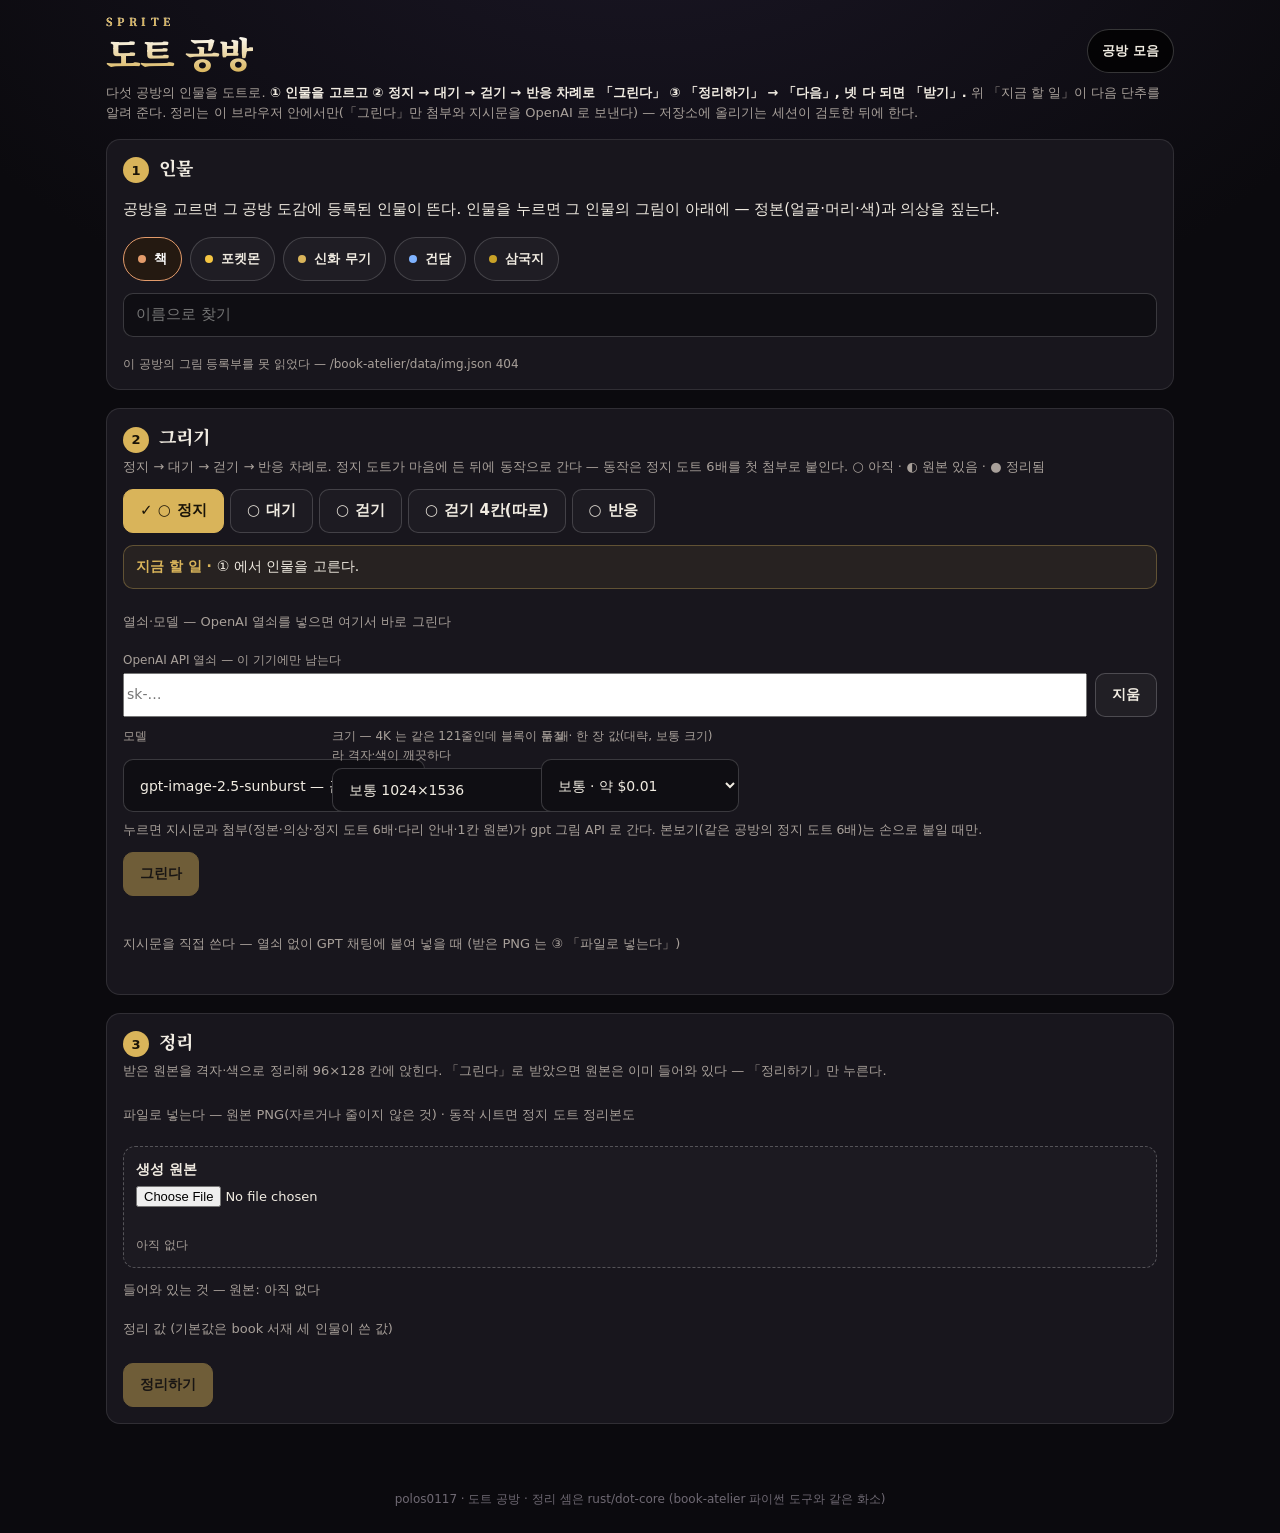
==== dot.html @ 6ad724fb "도트 재생기 v3(dot — 4K 인물을 같은 화면 크기로) · 기록 _4k 판 · 앨리스 4K 한 벌 결과(DOT_4K_PLAN 9절) sprite-actor.js: 인물 칸의 " ====
<!doctype html>
<html lang="ko">
<head>
<meta charset="utf-8">
<meta name="viewport" content="width=device-width, initial-scale=1, viewport-fit=cover">
<title>도트 공방</title>
<meta name="description" content="다섯 공방의 인물을 도트로 — 인물을 고르고, GPT 에 줄 지시문을 받고, 받은 그림을 이 브라우저에서 정리한다.">
<meta name="theme-color" content="#0f0e12">
<link rel="icon" href="icon-192.png">
<link rel="manifest" href="app.webmanifest">
<link rel="apple-touch-icon" href="icon-180.png">
<meta name="apple-mobile-web-app-capable" content="yes">
<meta name="mobile-web-app-capable" content="yes">
<meta name="apple-mobile-web-app-status-bar-style" content="black-translucent">
<link rel="preconnect" href="https://fonts.googleapis.com">
<link rel="preconnect" href="https://fonts.gstatic.com" crossorigin>
<link rel="stylesheet" href="https://fonts.googleapis.com/css2?family=Noto+Serif+KR:wght@500;700;900&display=swap">
<link rel="stylesheet" href="sprite-actor.css?v=2">
<!--
  도트 공방 — 다섯 공방(책·포켓몬·신화 무기·건담·삼국지)이 같이 쓰는 도트 인물 만들기. README 「도트 공방」.
  ① 인물: 공방을 고르면 그 공방의 그림 등록부(/<공방>/data/img.json — 같은 출처라 그대로 읽는다)에서 인물 목록, 고르면 그 인물의 그림들.
     정본·의상 그림을 짚고, 영문 이름·폼·생김새 한 줄을 적는다.
  ② 지시문: 상태(정지·대기·걷기·반응)마다 GPT 이미지 생성에 그대로 줄 요청문과 첨부 차례. 정지 도트 6배·다리 자세 안내 그림을 여기서 받는다.
     「그린다」: OpenAI API 열쇠(이 기기의 localStorage 에만)를 넣으면 지시문과 첨부를 gpt 그림 API(dot.js 의 generate — 모델은 gpt-image-2.5 sunburst/flare)에 보내 원본을 받아 ③ 에 바로 넣는다 —
     이때만 첨부와 지시문이 OpenAI 로 간다. 마음에 안 들면 「다시」(원본 번호 gen1·gen2… 가 올라간다).
  ③ 정리: 받은 원본 PNG 를 dot/dot.wasm(rust/dot-core — book-atelier 파이썬 도구와 같은 셈, 화소 하나 다르지 않다)으로 정리해
     미리 보고 재생하고, 정리본 PNG · 기록 JSON · sprites.json 칸을 받는다. 정리는 이 브라우저 안에서만 — 올리기는 세션이 한다.
     무대: 이번에 정리한(또는 넣은) 상태들을 모아 공용 재생기(sprite-actor.js — 다섯 공방이 같은 파일)로 공방에서처럼 세운다. 인물 칸 전체도 받는다.
  고른 값은 이 기기에만 남는다(atelier_dot_v1). 주소 ?a=book&c=alice&s=walk 로 바로 연다.
-->
<style>
:root {
  --bg: #0b0a0e; --card: #18161d; --card2: #201d26; --line: #ffffff1a; --text: #f1ece2; --muted: #a8a09a; --gold: #d9b45a; --bad: #ff8f80; --good: #9fd6a4;
  --serif: 'Noto Serif KR', 'Apple Myungjo', 'Nanum Myeongjo', Georgia, serif;
  --sans: system-ui, -apple-system, 'Apple SD Gothic Neo', 'Malgun Gothic', sans-serif;
  --mono: ui-monospace, Menlo, Consolas, monospace;
}
* { box-sizing: border-box; }
html, body { margin: 0; }
body { background: var(--bg); color: var(--text); font: 15px/1.55 var(--sans); overflow-x: hidden; min-height: 100vh; min-height: 100dvh;
  background-image: radial-gradient(90% 50% at 50% -10%, #1b1726 0%, transparent 70%); background-repeat: no-repeat; }
a { color: var(--gold); }
button, input, select, textarea { font: inherit; color: inherit; }
[hidden] { display: none !important; }
:focus-visible { outline: 2px solid var(--gold); outline-offset: 2px; }
.head { display: flex; align-items: flex-end; justify-content: space-between; gap: 12px; padding: calc(16px + env(safe-area-inset-top)) 16px 8px; max-width: 1100px; margin: 0 auto; }
.head h1 { margin: 0; font: 900 clamp(24px, 3.6vw, 36px)/1.1 var(--serif); letter-spacing: -.02em;
  background: linear-gradient(180deg, #fff 30%, var(--gold) 100%); -webkit-background-clip: text; background-clip: text; color: transparent; }
.head h1 small { display: block; margin-bottom: 6px; -webkit-text-fill-color: var(--gold); color: var(--gold); font: 700 11px/1 var(--serif); letter-spacing: .4em; }
.home { display: inline-flex; align-items: center; min-height: 44px; padding: 0 14px; border: 1px solid #ffffff33; border-radius: 99px; background: #000b;
  color: var(--text); text-decoration: none; font: 600 13px/1 var(--sans); white-space: nowrap; }
.home:hover, .home:focus-visible { border-color: var(--gold); color: var(--gold); }
.wrap { max-width: 1100px; margin: 0 auto; padding: 0 16px calc(40px + env(safe-area-inset-bottom)); }
.lede { margin: 2px 0 16px; color: var(--muted); font-size: 13px; word-break: keep-all; }
.lede b { color: var(--text); }

.step { margin: 0 0 18px; padding: 16px; border: 1px solid var(--line); border-radius: 14px; background: var(--card); }
.step > h2 { display: flex; align-items: baseline; gap: 10px; margin: 0 0 4px; font: 800 18px/1.3 var(--serif); }
.step > h2 b { display: inline-grid; place-items: center; width: 26px; height: 26px; border-radius: 50%; background: var(--gold); color: #1a1408; font: 800 13px/1 var(--sans); }
.step > p.note { margin: 0 0 12px; color: var(--muted); font-size: 13px; word-break: keep-all; }

/* 공방 칩 — 지도의 그 색 */
.chips { display: flex; flex-wrap: wrap; gap: 8px; margin: 0 0 12px; }
.chip { --c: var(--gold); display: inline-flex; align-items: center; gap: 8px; min-height: 44px; padding: 0 14px; border: 1px solid #ffffff2b; border-radius: 99px;
  background: #ffffff08; cursor: pointer; font: 600 13px/1 var(--sans); white-space: nowrap; }
.chip::before { content: ''; width: 8px; height: 8px; border-radius: 50%; background: var(--c); }
.chip[aria-pressed="true"] { border-color: var(--c); background: color-mix(in srgb, var(--c) 16%, #000); color: #fff; }
@media (max-width: 600px) {
  .chips.scroll { flex-wrap: nowrap; overflow-x: auto; margin: 0 -16px 12px; padding: 2px 16px; scrollbar-width: none; }
  .chips.scroll::-webkit-scrollbar { display: none; }
}

.find { display: flex; gap: 8px; margin: 0 0 10px; }
.find input { flex: 1 1 auto; min-width: 0; }
input[type="text"], input[type="search"], input[type="number"], select, textarea {
  min-height: 44px; padding: 8px 12px; border: 1px solid #ffffff2e; border-radius: 10px; background: #0f0e13; }
textarea { width: 100%; resize: vertical; line-height: 1.45; }
.people { list-style: none; margin: 0; padding: 0; display: grid; gap: 8px; grid-template-columns: repeat(auto-fill, minmax(96px, 1fr)); max-height: 330px; overflow-y: auto; overscroll-behavior: contain; }
.people button { display: grid; gap: 4px; width: 100%; padding: 4px; border: 1px solid transparent; border-radius: 10px; background: #ffffff06; cursor: pointer; text-align: center; }
.people button[aria-pressed="true"] { border-color: var(--gold); background: #d9b45a1f; }
.people img, .people .ph { width: 100%; aspect-ratio: 2 / 3; object-fit: cover; border-radius: 7px; background: #0003; display: block; }
.people span { font-size: 12px; line-height: 1.25; word-break: keep-all; overflow: hidden; display: -webkit-box; -webkit-line-clamp: 2; -webkit-box-orient: vertical; min-height: 2.5em; }
.more { margin: 8px 0 0; color: var(--muted); font-size: 12px; }

.who { display: grid; gap: 14px; margin-top: 14px; padding-top: 14px; border-top: 1px solid var(--line); }
.refs { list-style: none; margin: 0; padding: 0; display: flex; gap: 10px; overflow-x: auto; padding-bottom: 4px; }
.refs li { flex: none; width: 112px; display: grid; gap: 4px; }
.refs img { width: 112px; aspect-ratio: 2 / 3; object-fit: cover; border-radius: 8px; border: 2px solid transparent; background: #0003; }
.refs li.canon img { border-color: var(--gold); }
.refs li.outfit img { border-color: #8fb7ff; }
.refs small { color: var(--muted); font-size: 11px; line-height: 1.25; word-break: break-all; }
.refs .pick { display: flex; gap: 4px; }
.refs .pick button { flex: 1; min-height: 36px; padding: 0 4px; border: 1px solid #ffffff2e; border-radius: 8px; background: #ffffff08; cursor: pointer; font-size: 12px; }
.refs .pick button[aria-pressed="true"] { border-color: var(--gold); color: var(--gold); }
.refs .pick button.o[aria-pressed="true"] { border-color: #8fb7ff; color: #8fb7ff; }
.fields { display: grid; gap: 10px; grid-template-columns: repeat(auto-fit, minmax(180px, 1fr)); }
.fields label, .opt label { display: grid; gap: 4px; font-size: 12px; color: var(--muted); }
.fields label > *, .opt label > * { color: var(--text); font-size: 14px; }
.wide { grid-column: 1 / -1; }
.checks { display: flex; flex-wrap: wrap; gap: 6px 18px; }
.check { display: inline-flex; align-items: center; gap: 8px; min-height: 44px; font-size: 14px; cursor: pointer; }
.check input { width: 20px; height: 20px; accent-color: var(--gold); }

.tabs { display: flex; gap: 6px; margin: 0 0 12px; flex-wrap: wrap; }
.tab { min-height: 44px; padding: 0 16px; border: 1px solid #ffffff2b; border-radius: 10px; background: #ffffff06; cursor: pointer; font-weight: 700; }
.tab[aria-selected="true"], .seg[aria-pressed="true"] { border-color: var(--gold); background: var(--gold); color: #1a1408; }
.tab[aria-selected="true"]::before, .seg[aria-pressed="true"]::before { content: "✓ "; }
.framebar { display: flex; flex-wrap: wrap; align-items: center; gap: 8px; margin-bottom: 6px; }
.framebar > b { font-size: 13px; color: var(--muted, #b9b3a6); font-weight: 600; }
.framenote { margin: 0 0 10px; font-size: 13.5px; color: var(--gold); }
.attach { margin: 0 0 12px; padding-left: 22px; }
.attach li { margin: 4px 0; word-break: keep-all; }
.attach li small { color: var(--muted); }
.row { display: flex; flex-wrap: wrap; gap: 8px; align-items: center; }
.btn { display: inline-flex; align-items: center; justify-content: center; gap: 6px; min-height: 44px; padding: 0 16px; border: 1px solid #ffffff33; border-radius: 10px;
  background: #ffffff0a; cursor: pointer; font-weight: 700; text-decoration: none; color: var(--text); font-size: 14px; }
.btn:hover { border-color: var(--gold); }
.btn.main { background: var(--gold); border-color: var(--gold); color: #1a1408; }
.btn:disabled { opacity: .45; cursor: default; }
#req { min-height: 260px; font: 12.5px/1.5 var(--mono); }
.status { min-height: 1.4em; margin: 8px 0 0; font-size: 13px; color: var(--muted); }
.status.bad { color: var(--bad); }
.status.good { color: var(--good); }

.files { display: grid; gap: 10px; grid-template-columns: repeat(auto-fit, minmax(240px, 1fr)); margin: 0 0 10px; }
.drop { display: grid; gap: 6px; padding: 12px; border: 1px dashed #ffffff40; border-radius: 12px; background: #ffffff05; }
.drop.over { border-color: var(--gold); background: #d9b45a14; }
.drop b { font-size: 14px; }
.drop small { color: var(--muted); font-size: 12px; word-break: break-all; }
.drop input[type="file"] { min-height: 44px; font-size: 13px; max-width: 100%; }
details.opt { margin: 0 0 12px; }
details.opt summary { min-height: 44px; display: flex; align-items: center; cursor: pointer; color: var(--muted); font-size: 13px; }
details.opt .fields { margin-top: 6px; }

.result { display: grid; gap: 14px; margin-top: 14px; padding-top: 14px; border-top: 1px solid var(--line); }
.stage { display: grid; gap: 12px; grid-template-columns: minmax(0, auto) minmax(0, 1fr); align-items: start; }
@media (max-width: 640px) { .stage { grid-template-columns: minmax(0, 1fr); } }
.box { padding: 10px; border-radius: 12px; background: #0d0c11; border: 1px solid var(--line); overflow-x: auto; }
.box h3 { margin: 0 0 8px; font: 700 13px/1.3 var(--sans); color: var(--muted); }
.checker { background-color: #2a2730; background-image: linear-gradient(45deg, #36323d 25%, transparent 25%, transparent 75%, #36323d 75%), linear-gradient(45deg, #36323d 25%, transparent 25%, transparent 75%, #36323d 75%);
  background-size: 16px 16px; background-position: 0 0, 8px 8px; border-radius: 8px; }
canvas { image-rendering: pixelated; image-rendering: crisp-edges; display: block; }
.floor { background: linear-gradient(180deg, #2b2620 0 78%, #4a3a2a 78% 100%); border-radius: 8px; }
.facts { margin: 0; display: grid; grid-template-columns: max-content minmax(0, 1fr); gap: 4px 12px; font-size: 13px; }
.facts dt { color: var(--muted); }
.facts dd { margin: 0; font-family: var(--mono); font-size: 12.5px; word-break: break-all; }
.zoom { display: flex; gap: 6px; }
.zoom button { min-height: 36px; min-width: 44px; border: 1px solid #ffffff2e; border-radius: 8px; background: #ffffff08; cursor: pointer; }
.zoom button[aria-pressed="true"] { border-color: var(--gold); color: var(--gold); }
/* 무대 — 공용 재생기가 인물을 세운다. 바닥은 아래 30px */
.sprite-room { position: relative; height: 300px; border-radius: 8px; overflow: hidden; background: linear-gradient(180deg, #1d1a24 0, #26212c calc(100% - 30px), #4a3a2a calc(100% - 30px), #3a2d20 100%); }
.note2 { margin: 8px 0; color: var(--muted); font-size: 12.5px; word-break: keep-all; }
/* 고른 인물 한 줄 — 목록은 접힌다 */
.picked { display: flex; align-items: center; gap: 12px; margin: 0 0 4px; }
.picked img { width: 48px; height: 72px; object-fit: cover; border-radius: 8px; background: #0003; }
.picked > div { flex: 1 1 auto; min-width: 0; display: grid; gap: 2px; }
.picked b { font: 800 16px/1.3 var(--serif); }
.picked small { color: var(--muted); font-size: 12px; word-break: keep-all; }
/* 진행 띠 — 상태 탭에 표시(○ ◐ ●) */
.tab .mark { font-style: normal; margin-right: 6px; opacity: .9; }
.tab[data-done="done"] { border-color: var(--good); }
.tab[data-done="raw"] { border-color: var(--gold); }
.todo { margin: 0 0 12px; padding: 10px 12px; border-radius: 10px; background: #d9b45a14; border: 1px solid #d9b45a55; color: var(--text); font-size: 14px; word-break: keep-all; }
.todo b { color: var(--gold); }
.todo button { margin-left: 8px; min-height: 32px; padding: 0 10px; border: 1px solid var(--gold); border-radius: 8px; background: transparent; color: var(--gold); cursor: pointer; font-size: 13px; font-weight: 700; }
/* 칸 고르기 — 칸마다 작은 그림 단추 */
.fpick h3 { margin: 0 0 8px; font: 700 13px/1.4 var(--sans); color: var(--muted); word-break: keep-all; }
.fcells { display: flex; flex-wrap: wrap; gap: 6px; margin: 0 0 8px; }
.fcells button { display: grid; gap: 2px; padding: 4px; border: 2px solid #ffffff2e; border-radius: 8px; background: #0d0c11; cursor: pointer; font-size: 11px; color: var(--muted); }
.fcells button[aria-pressed="true"] { border-color: var(--gold); color: var(--text); }
.fcells button[aria-pressed="false"] canvas { opacity: .35; }
.fcells canvas { width: 48px; height: 64px; }
/* 손보기 — 팔레트와 편집 칸 */
.swatch { display: inline-flex; align-items: center; gap: 6px; min-height: 36px; padding: 0 10px; border: 2px solid #ffffff2e; border-radius: 8px; cursor: pointer; font-size: 12.5px; }
.swatch[aria-pressed="true"] { border-color: var(--gold); }
.swatch i { width: 16px; height: 16px; border-radius: 4px; border: 1px solid #0008; background: var(--c, transparent); }
.pal { display: flex; flex-wrap: wrap; gap: 4px; }
.pal button { width: 28px; height: 28px; border: 2px solid #ffffff2e; border-radius: 6px; cursor: pointer; background: var(--c); padding: 0; }
.pal button.t { background: repeating-linear-gradient(45deg, #666 0 4px, #333 4px 8px); }
.pal button[aria-pressed="true"] { border-color: var(--gold); }
#edit { touch-action: none; cursor: crosshair; }
/* 받기 목록 */
.done { list-style: none; margin: 0; padding: 0; display: grid; gap: 6px; }
.done li { display: flex; flex-wrap: wrap; align-items: center; gap: 8px; font-size: 13px; }
.done li b { min-width: 3em; }
.done li code { font-family: var(--mono); font-size: 12px; color: var(--muted); }
.done li button { min-height: 36px; padding: 0 10px; border: 1px solid #ffffff2e; border-radius: 8px; background: #ffffff08; cursor: pointer; font-size: 12.5px; }
/* 그린다 — 열쇠·품질, 받은 그림 미리보기 */
.gen { margin-top: 4px; }
.gen .fields { margin: 0 0 8px; }
.keyrow { display: flex; gap: 8px; } .keyrow input { flex: 1 1 auto; min-width: 0; }
.gen-out { display: grid; gap: 10px; grid-template-columns: minmax(0, auto) minmax(0, 1fr); align-items: start; margin-top: 10px; }
@media (max-width: 640px) { .gen-out { grid-template-columns: minmax(0, 1fr); } }
.gen-out img { display: block; width: 192px; max-width: 100%; height: auto; border-radius: 8px; }
.gen-out .facts { align-content: start; }
footer { text-align: center; color: #6f6973; font-size: 12px; padding: 8px 16px calc(24px + env(safe-area-inset-bottom)); }
@media (max-width: 480px) { .step { padding: 14px 12px; } }
</style>
</head>
<body>
<header class="head">
  <h1><small>SPRITE</small>도트 공방</h1>
  <a class="home" href="./">공방 모음</a>
</header>
<main class="wrap">
  <p class="lede">다섯 공방의 인물을 도트로. <b>① 인물을 고르고 ② 정지 → 대기 → 걷기 → 반응 차례로 「그린다」 ③ 「정리하기」 → 「다음」, 넷 다 되면 「받기」.</b>
    위 「지금 할 일」이 다음 단추를 알려 준다. 정리는 이 브라우저 안에서만(「그린다」만 첨부와 지시문을 OpenAI 로 보낸다) — 저장소에 올리기는 세션이 검토한 뒤에 한다.</p>

  <section class="step" id="s1" aria-labelledby="s1h">
    <h2 id="s1h"><b>1</b>인물</h2>
    <div class="picked" id="picked" hidden>
      <img id="pickedImg" alt=""><div><b id="pickedName"></b><small id="pickedSub"></small></div>
      <button class="btn" type="button" id="change">바꾸기</button>
    </div>
    <div id="chooser">
    <p class="note">공방을 고르면 그 공방 도감에 등록된 인물이 뜬다. 인물을 누르면 그 인물의 그림이 아래에 — 정본(얼굴·머리·색)과 의상을 짚는다.</p>
    <div class="chips scroll" id="ateliers" role="group" aria-label="공방"></div>
    <div class="find"><input type="search" id="q" placeholder="이름으로 찾기" aria-label="인물 이름으로 찾기" autocomplete="off"></div>
    <ul class="people" id="people" aria-label="인물"></ul>
    <p class="more" id="more"></p>
    </div>
    <div class="who" id="who" hidden>
      <ul class="refs" id="refs" aria-label="그 인물의 그림"></ul>
      <div class="fields">
        <label>영문 이름 (파일 이름)<input type="text" id="id" placeholder="alice" autocomplete="off" spellcheck="false"></label>
        <label>폼<input type="text" id="form" placeholder="begin" autocomplete="off" spellcheck="false"></label>
        <label>그릴 대상<select id="subject">
          <option value="woman">젊은 여성</option><option value="man">젊은 남성</option><option value="person">인물(성별 말 안 함)</option>
          <option value="mech">로봇·기체</option><option value="creature">생물</option></select></label>
        <label class="wide">생김새 한 줄 (영어 — 정본을 보고, 작게 줄여도 알아볼 특징만. 좌우가 다른 장식은 image-left / image-right 로)
          <textarea id="identity" rows="3" placeholder="Short dark-brown bob with the bow on the image-left side of the head, cream dress with navy trim and white apron, navy shoes."></textarea></label>
      </div>
      <div class="checks">
        <label class="check"><input type="checkbox" id="sample"> 본보기: 같은 공방의 다른 인물 도트를 붙인다(정지 — 손으로 붙일 때만)</label>
        <label class="check"><input type="checkbox" id="sampleSelf"> 본보기: 이 인물의 확정 도트를 붙인다(정지 — ③ 의 정지 도트 6배)</label>
        <label class="check"><input type="checkbox" id="skirt"> 긴 치마·도포가 다리를 가린다(걷기)</label>
      </div>
    </div>
  </section>

  <section class="step" id="s2" aria-labelledby="s2h">
    <h2 id="s2h"><b>2</b>그리기</h2>
    <p class="note">정지 → 대기 → 걷기 → 반응 차례로. 정지 도트가 마음에 든 뒤에 동작으로 간다 — 동작은 정지 도트 6배를 첫 첨부로 붙인다. ○ 아직 · ◐ 원본 있음 · ● 정리됨</p>
    <div class="tabs" role="tablist" aria-label="상태" id="tabs"></div>
    <p class="todo" id="todo" role="status"></p>
    <div class="framebar" id="frames" role="group" aria-label="걷기 4칸 — 몇째 칸 지시문" hidden></div>
    <p class="framenote" id="frameNote" role="status" hidden></p>
    <div class="gen" id="gen">
      <details class="opt" id="setup"><summary id="setupSum">열쇠·모델</summary>
        <div class="fields" style="margin-top:6px">
          <label class="wide">OpenAI API 열쇠 — 이 기기에만 남는다<span class="keyrow"><input type="password" id="key" placeholder="sk-…" autocomplete="off" spellcheck="false"><button class="btn" type="button" id="keyClear">지움</button></span></label>
          <label>모델<select id="model">
            <option value="gpt-image-2.5-sunburst" selected>gpt-image-2.5-sunburst — 꼼꼼(기본)</option><option value="gpt-image-2.5-flare">gpt-image-2.5-flare — 빠름</option></select></label>
          <label>크기 — 4K 는 같은 121줄인데 블록이 두 배라 격자·색이 깨끗하다<select id="size">
            <option value="1024x1536" selected>보통 1024×1536</option><option value="2160x3840">4K 2160×3840 — 값 네 배쯤</option></select></label>
          <label>품질 · 한 장 값(대략, 보통 크기)<select id="quality">
            <option value="low">낮음 · 약 $0.005</option><option value="medium" selected>보통 · 약 $0.01</option><option value="high">높음 · 약 $0.04</option><option value="xhigh">아주 높음 · 약 $0.08</option></select></label>
        </div>
        <p class="note2">누르면 지시문과 첨부(정본·의상·정지 도트 6배·다리 안내·1칸 원본)가 gpt 그림 API 로 간다. 본보기(같은 공방의 정지 도트 6배)는 손으로 붙일 때만.</p>
      </details>
      <div class="row"><button class="btn main" type="button" id="draw" disabled>그린다</button><button class="btn" type="button" id="drawAll" hidden title="정지 도트를 첨부해 대기·걷기·반응 시트를 차례로 그리고 기본값으로 정리까지 한다">대기·걷기·반응 한꺼번에</button><button class="btn" type="button" id="dlGen" hidden>원본 PNG 받기</button>
        <a class="btn" id="guide" href="dot/walk_leg_guide.png" download="walk_leg_guide.png" hidden>다리 자세 안내 받기</a>
        <button class="btn" type="button" id="x6" hidden>정지 도트 6배 받기</button></div>
      <p class="status" id="genStatus" role="status"></p>
      <div class="gen-out" id="genOut" hidden>
        <div class="checker" style="display:inline-block;padding:6px"><img id="genImg" alt="받은 원본"></div>
        <dl class="facts" id="genFacts"></dl>
      </div>
    </div>
    <details class="opt" id="manual"><summary>지시문을 직접 쓴다 — 열쇠 없이 GPT 채팅에 붙여 넣을 때 (받은 PNG 는 ③ 「파일로 넣는다」)</summary>
      <ol class="attach" id="attach"></ol>
      <textarea id="req" readonly aria-label="GPT 에 보낼 요청문"></textarea>
      <div class="row" style="margin-top:8px"><button class="btn main" type="button" id="copy">요청문 복사</button></div>
      <p class="status" id="s2status" role="status"></p>
    </details>
  </section>

  <section class="step" id="s3" aria-labelledby="s3h">
    <h2 id="s3h"><b>3</b>정리</h2>
    <p class="note">받은 원본을 격자·색으로 정리해 96×128 칸에 앉힌다. 「그린다」로 받았으면 원본은 이미 들어와 있다 — 「정리하기」만 누른다.</p>
    <details class="opt" id="byhand"><summary>파일로 넣는다 — 원본 PNG(자르거나 줄이지 않은 것) · 동작 시트면 정지 도트 정리본도</summary>
      <div class="files" style="margin-top:8px">
        <div class="drop" id="dropRaw"><b id="rawTitle">생성 원본</b><input type="file" id="raw" accept="image/png,image/*"><small id="rawName">아직 없다</small></div>
        <div class="drop" id="dropStill"><b>정지 도트 (동작 시트만)</b><input type="file" id="stillFile" accept="image/png"><small id="stillName">아직 없다 — 여기서 정지를 정리하면 그것을 쓴다</small></div>
      </div>
    </details>
    <p class="note2" id="inNote"></p>
    <details class="opt" id="opts"><summary>정리 값 (기본값은 book 서재 세 인물이 쓴 값)</summary>
      <div class="fields" id="optFields"></div>
    </details>
    <div class="row"><button class="btn main" type="button" id="run" disabled>정리하기</button><button class="btn" type="button" id="next" hidden>다음</button><span class="status" id="runStatus" role="status"></span></div>
    <div class="result" id="result" hidden>
      <div class="stage">
        <div class="box"><h3>재생</h3><div class="floor"><canvas id="anim" width="96" height="128" aria-label="재생 미리보기"></canvas></div>
          <div class="row" style="margin-top:8px"><button class="btn" type="button" id="playBtn" aria-pressed="true">멈춤</button><label class="check"><input type="checkbox" id="flip"> 뒤집기</label></div></div>
        <div class="box"><h3>정리본 <span class="zoom" id="zoom" role="group" aria-label="배율"></span></h3><div class="checker" style="display:inline-block"><canvas id="sheet" aria-label="정리한 시트"></canvas></div></div>
      </div>
      <dl class="facts" id="facts"></dl>
      <div class="fpick" id="fpick" hidden>
        <h3>칸 고르기 — 누르면 재생에서 빠지고 다시 누르면 끝에 붙는다. 차례·시간은 글로도 고친다(앨리스 대기는 0,3,0,2)</h3>
        <div class="fcells" id="fcells"></div>
        <div class="fields"><label>차례(칸 번호, 0부터)<input type="text" id="orderText" autocomplete="off" spellcheck="false"></label><label>칸마다 ms<input type="text" id="msText" autocomplete="off" spellcheck="false"></label></div>
        <p class="status" id="fpickStatus" role="status"></p>
      </div>
      <details class="opt" id="fixBox" hidden><summary>손보기 — 생성기가 다리를 안 바꿔 줄 때: 앞 반 주기를 뒤로 복사하고 붓·두 색 맞바꾸기로 다리 표시를 옮긴다</summary>
        <div class="row" style="margin-top:8px">
          <label class="fields" style="display:inline-grid">칸<select id="editFrame"></select></label>
          <button class="btn" type="button" id="halfCopy" hidden>1~3칸을 4~6칸으로 복사</button>
          <button class="btn" type="button" id="toolBrush" aria-pressed="true">붓(색 A)</button>
          <button class="btn" type="button" id="toolPick" aria-pressed="false">스포이트</button>
          <button class="btn" type="button" id="toolSwap" aria-pressed="false">영역 두 색 맞바꾸기(A↔B)</button>
          <button class="btn" type="button" id="undo" disabled>되돌리기</button>
        </div>
        <div class="row" style="margin:8px 0"><span class="swatch" id="swA" aria-pressed="true">색 A</span><span class="swatch" id="swB" aria-pressed="false">색 B</span><div class="pal" id="pal" aria-label="시트의 색"></div></div>
        <div class="box" style="display:inline-block"><canvas id="edit" aria-label="칸 손보기"></canvas></div>
        <p class="note2" id="editNote">누르거나 끌어 칠한다. 손본 것은 바로 정리본에 들어가고 걷기 빠르기·dy 를 다시 센다 — 기록에 손본 횟수가 남는다.</p>
      </details>
      <div class="row">
        <button class="btn main" type="button" id="dlPng">정리본 PNG</button>
        <button class="btn" type="button" id="dlRec">기록 JSON</button>
        <button class="btn" type="button" id="cpEntry">sprites.json 칸 복사</button>
        <button class="btn" type="button" id="dlX6" hidden>6배 확대 PNG</button>
      </div>
      <textarea id="entry" rows="6" readonly aria-label="sprites.json 칸" style="font:12.5px/1.45 var(--mono)"></textarea>
    </div>
    <div class="box" id="stageBox" style="margin-top:14px" hidden><h3>무대 — 이번에 정리한 상태를 모아 공방에서처럼 (누르면 반응)</h3>
      <div class="sprite-room" id="room"></div>
      <p class="note2" id="roomNote"></p>
      <h3 style="margin-top:10px">받기 — 정리한 것을 모두. 받은 것을 세션에 주고 "올려 줘" 하면 그림 저장소·sprites.json 에 올린다</h3>
      <ul class="done" id="doneList" aria-label="정리한 상태"></ul>
      <div class="row" style="margin-top:8px"><button class="btn main" type="button" id="dlAll">전부 받기</button><button class="btn" type="button" id="cpActor">인물 칸 복사</button></div>
      <textarea id="actorEntry" rows="6" readonly aria-label="sprites.json 인물 칸" style="font:12.5px/1.45 var(--mono);margin-top:8px"></textarea>
    </div>
  </section>
</main>
<footer>polos0117 · 도트 공방 · 정리 셈은 rust/dot-core (book-atelier 파이썬 도구와 같은 화소)</footer>

<script src="dot/dot.js?v=9"></script>
<script src="sprite-actor.js?v=4"></script>
<script>
(function () {
  'use strict';
  var D = window.AtelierDot, $ = function (id) { return document.getElementById(id); };
  var COLORS = { gundam: '#7fb3ff', book: '#e39b6b', samguk: '#c9a227', pkm: '#f4c542', myth: '#d9b45a' };
  var STATE_TAB = { still: '정지', idle: '대기', walk: '걷기', walk4: '걷기 4칸(따로)', react: '반응' };
  var FRAME_NOTE = ['접지(가까운 다리가 앞)', '지나감(가까운 다리로 서고 먼 다리가 앞으로)', '거울 접지(먼 다리가 앞)', '거울 지나감(먼 다리로 서고 가까운 다리가 앞으로)'];
  var KEY = 'atelier_dot_v1';
  var saved = {};
  try { saved = JSON.parse(localStorage.getItem(KEY) || '{}') || {}; } catch (e) { saved = {}; }
  var q = new URLSearchParams(location.search);
  var S = {
    atelier: q.get('a') || saved.atelier || 'book', card: q.get('c') || saved.card || '', state: q.get('s') || saved.state || 'still', frame: 1,
    per: saved.per || {}   // 인물마다 적은 값 { '<공방>/<카드>': {id, form, subject, identity, canon, outfit, skirt, sample, sampleSelf} }
  };
  if (!STATE_TAB[S.state]) S.state = 'still';
  var docs = {}, list = [], W = null, raw = null, still = null, made = null, play = null;
  var raws = [null, null, null, null];   // 걷기 4칸 — 칸마다 따로 뽑은 원본(1~4칸)
  var rawBy = {}, madeBy = {};   // 상태마다 제 원본·제 정리 결과 — 탭을 오가도 남는다(raw·made 는 지금 상태의 것)
  function sep() { return !!(D.STATES[S.state] || {}).separate; }
  var session = {}, actor = null;   // 무대 — 이번에 정리한 상태마다 {url(그림), walk}

  function save() {
    try { localStorage.setItem(KEY, JSON.stringify({ atelier: S.atelier, card: S.card, state: S.state, per: S.per, quality: saved.quality, model: saved.model, size: saved.size })); } catch (e) { /* 저장이 막혀도 화면은 돈다 */ }
    /* 주소도 지금 고른 것으로 — 새로 고침·공유가 같은 자리를 연다 */
    var u = new URL(location.href); u.searchParams.set('a', S.atelier); u.searchParams.set('s', S.state);
    if (S.card) u.searchParams.set('c', S.card); else u.searchParams.delete('c');
    try { history.replaceState(null, '', u.pathname + '?' + u.searchParams.toString()); } catch (e) { /* 파일로 열면 막힌다 */ }
  }
  function A() { return D.ATELIERS.filter(function (x) { return x.key === S.atelier; })[0]; }
  function cur() { return list.filter(function (c) { return c.key === S.card; })[0] || null; }
  function me() {
    var k = S.atelier + '/' + S.card;
    if (!S.per[k]) {
      var c = cur(), files = c ? c.files : [];
      /* 정본 처음 고르기 — 폼 초상(open·casual·action 이 아닌 것) 가운데 첫째(책은 발단), 없으면 첫 그림 */
      var plain = files.filter(function (f) { return !/casual|action|open|overdrive|awaken|cursed/.test(f.file); });
      S.per[k] = { id: c ? c.id : '', form: S.atelier === 'book' ? 'begin' : 'base', subject: A().subject, identity: '',
        canon: (plain[0] || files[0] || {}).file || '', outfit: '', skirt: false, sample: false };
    }
    return S.per[k];
  }
  function status(el, msg, kind) { el.textContent = msg || ''; el.className = 'status' + (kind ? ' ' + kind : ''); }

  /* ── ① 인물 ── */
  function chips() {
    $('ateliers').innerHTML = '';
    D.ATELIERS.forEach(function (a) {
      var b = document.createElement('button');
      b.type = 'button'; b.className = 'chip'; b.textContent = a.name; b.style.setProperty('--c', COLORS[a.key]);
      b.setAttribute('aria-pressed', String(a.key === S.atelier));
      b.onclick = function () { if (S.atelier === a.key) return; clearStage(); S.atelier = a.key; S.card = ''; $('q').value = ''; save(); chips(); chooserView(true); loadAtelier(); };
      $('ateliers').appendChild(b);
    });
  }
  function fetchJSON(u) { return fetch(u).then(function (r) { if (!r.ok) throw new Error(u + ' ' + r.status); return r.json(); }); }
  function loadAtelier() {
    var a = A();
    $('people').innerHTML = ''; $('more').textContent = '불러오는 중…'; $('who').hidden = true;
    var k = a.key;
    (docs[k] ? Promise.resolve(docs[k]) : Promise.all([fetchJSON(a.data), a.names ? fetchJSON(a.names).catch(function () { return null; }) : null])
      .then(function (r) { return (docs[k] = r); }))
      .then(function (r) {
        if (S.atelier !== k) return;
        list = D.cards(a, r[0], r[1]);
        people(); if (cur()) pick(S.card, true);
      }).catch(function (e) { $('more').textContent = '이 공방의 그림 등록부를 못 읽었다 — ' + e.message; });
  }
  function people() {
    var t = $('q').value.trim().toLowerCase(), ul = $('people');
    var hit = list.filter(function (c) { return !t || c.name.toLowerCase().indexOf(t) >= 0 || c.key.toLowerCase().indexOf(t) >= 0 || (c.id && c.id.indexOf(t) >= 0); });
    var MAX = 60;
    ul.innerHTML = '';
    hit.slice(0, MAX).forEach(function (c) {
      var li = document.createElement('li'), b = document.createElement('button'), f = c.files[0];
      b.type = 'button'; b.setAttribute('aria-pressed', String(c.key === S.card));
      var im = document.createElement('img'); im.loading = 'lazy'; im.alt = ''; im.src = f.thumb || f.url;
      im.onerror = function () { if (f.thumb && im.src.indexOf('/thumb/') >= 0) im.src = f.url; };
      var sp = document.createElement('span'); sp.textContent = c.name;
      b.appendChild(im); b.appendChild(sp);
      b.onclick = function () { pick(c.key); };
      li.appendChild(b); ul.appendChild(li);
    });
    $('more').textContent = hit.length > MAX ? '앞의 ' + MAX + '명 · 모두 ' + hit.length + '명 — 이름으로 좁힌다' : hit.length ? '모두 ' + hit.length + '명' : '맞는 인물이 없다';
  }
  /* 인물을 고르면 목록은 접히고 한 줄 요약 — 「바꾸기」로 다시 연다 */
  function chooserView(open) {
    var c = cur();
    $('chooser').hidden = !!c && !open;
    $('picked').hidden = !c || !!open;
    if (c) {
      var m = me(), f = c.files.filter(function (x) { return x.file === m.canon; })[0] || c.files[0];
      $('pickedImg').src = f ? (f.thumb || f.url) : ''; $('pickedName').textContent = c.name;
      $('pickedSub').textContent = A().name + ' · ' + (m.id || '영문 이름 없음') + ' · ' + (m.form || 'base') + (m.canon ? '' : ' · 정본을 아직 안 짚었다');
    }
  }
  $('change').onclick = function () { chooserView(true); $('q').focus(); };
  function pick(key, quiet) {
    if (key !== S.card) clearStage();
    S.card = key; save();
    Array.prototype.forEach.call($('people').querySelectorAll('button'), function (b, i) { b.setAttribute('aria-pressed', String(b.lastChild.textContent === (cur() || {}).name)); });
    var c = cur(); if (!c) { chooserView(true); return; }
    var m = me();
    chooserView(false);
    $('who').hidden = false;
    $('id').value = m.id; $('form').value = m.form; $('subject').value = m.subject; $('identity').value = m.identity;
    $('skirt').checked = !!m.skirt; $('sample').checked = !!m.sample; $('sampleSelf').checked = !!m.sampleSelf;
    if (m.size && D.CANVAS[m.size] && $('size').value !== m.size) { $('size').value = m.size; options(); }
    refs(); prompt();
    if (!quiet) $('who').scrollIntoView({ block: 'nearest', behavior: matchMedia('(prefers-reduced-motion: reduce)').matches ? 'auto' : 'smooth' });
  }
  function refs() {
    var c = cur(), m = me(), ul = $('refs');
    ul.innerHTML = '';
    c.files.forEach(function (f) {
      var li = document.createElement('li');
      li.className = (f.file === m.canon ? 'canon' : '') + (f.file === m.outfit ? ' outfit' : '');
      var im = document.createElement('img'); im.loading = 'lazy'; im.alt = f.at; im.src = f.thumb || f.url;
      im.onerror = function () { if (f.thumb && im.src.indexOf('/thumb/') >= 0) im.src = f.url; };
      var sm = document.createElement('small'); sm.textContent = f.at || f.file;
      var pk = document.createElement('div'); pk.className = 'pick';
      [['정본', 'canon', ''], ['의상', 'outfit', 'o']].forEach(function (p) {
        var b = document.createElement('button'); b.type = 'button'; b.textContent = p[0]; b.className = p[2];
        b.setAttribute('aria-pressed', String(m[p[1]] === f.file));
        b.setAttribute('aria-label', f.file + ' 을 ' + p[0] + '으로');
        b.onclick = function () { m[p[1]] = m[p[1]] === f.file ? '' : f.file; if (p[1] === 'canon' && !m.canon) m.canon = f.file; save(); refs(); prompt(); chooserView(false); };
        pk.appendChild(b);
      });
      li.appendChild(im); li.appendChild(sm); li.appendChild(pk); ul.appendChild(li);
    });
  }
  ['id', 'form', 'subject', 'identity'].forEach(function (k) {
    $(k).addEventListener('input', function () {
      var m = me(); m[k] = k === 'id' ? D.slug($(k).value) || '' : $(k).value;
      save(); prompt(); if (k === 'id' || k === 'form') chooserView(false);
    });
  });
  $('id').addEventListener('change', function () { $('id').value = me().id; });
  /* 본보기 둘은 하나만 — 다른 인물(옷·색은 안 따른다) 또는 이 인물의 확정 도트 */
  ['skirt', 'sample', 'sampleSelf'].forEach(function (k) {
    $(k).addEventListener('change', function () {
      var m = me(); m[k] = $(k).checked;
      var other = k === 'sample' ? 'sampleSelf' : k === 'sampleSelf' ? 'sample' : '';
      if (other && m[k]) { m[other] = false; $(other).checked = false; }
      save(); prompt();
    });
  });
  $('q').addEventListener('input', people);

  /* ── ② 그리기 — 진행 띠(상태 탭에 ○ ◐ ●)와 「지금 할 일」 ── */
  var ORDER = ['still', 'idle', 'walk', 'react'];
  /* 상태의 진행: done 정리됨(이번에) · raw 원본이 들어와 있다(지금 상태) · '' 아직 */
  function markOf(s) {
    if (session[s] && (s !== 'still' || session.still.made)) return 'done';
    if (s === S.state && (sep() ? raws.some(Boolean) : !!raw && raw.forState === s)) return 'raw';
    return '';
  }
  function tabs() {
    $('tabs').innerHTML = '';
    Object.keys(STATE_TAB).forEach(function (s) {
      var b = document.createElement('button'), mk = markOf(s), i = document.createElement('i');
      b.type = 'button'; b.className = 'tab'; b.setAttribute('role', 'tab');
      i.className = 'mark'; i.textContent = mk === 'done' ? '●' : mk === 'raw' ? '◐' : '○'; i.setAttribute('aria-hidden', 'true');
      b.appendChild(i); b.appendChild(document.createTextNode(STATE_TAB[s]));
      b.setAttribute('aria-selected', String(s === S.state)); b.dataset.s = s; b.dataset.done = mk;
      b.setAttribute('aria-label', STATE_TAB[s] + (mk === 'done' ? ' — 정리됨' : mk === 'raw' ? ' — 원본 있음' : ''));
      b.onclick = function () { goState(s); };
      $('tabs').appendChild(b);
    });
    /* 걷기 4칸 — 칸마다 지시문이 다르다. 1칸을 먼저 뽑아 확정하고 2~4칸은 그것을 첨부한다 */
    $('frames').hidden = $('frameNote').hidden = !sep(); $('frames').innerHTML = '';
    if (sep()) {
      var lab = document.createElement('b'); lab.textContent = '몇째 칸'; $('frames').appendChild(lab);
      [1, 2, 3, 4].forEach(function (k) {
        var b = document.createElement('button');
        b.type = 'button'; b.className = 'btn seg'; b.textContent = k + '칸'; b.setAttribute('aria-pressed', String(k === S.frame));
        b.onclick = function () { S.frame = k; tabs(); prompt(); };
        $('frames').appendChild(b);
      });
      $('frameNote').textContent = '아래는 ' + S.frame + '칸 지시문 — ' + FRAME_NOTE[S.frame - 1] + (S.frame === 1 ? '. 이 칸을 먼저 뽑아 확정한다' : '. 확정한 1칸 원본을 같이 붙인다');
    }
    todo();
  }
  function goState(s) {
    S.state = s; save();
    raw = rawBy[s] || null; made = madeBy[s] || null;
    tabs(); prompt(); options();
    if (made) show(); else { clearTimeout(play); $('result').hidden = true; }
  }
  function nextState() { var i = ORDER.indexOf(S.state === 'walk4' ? 'walk' : S.state); return i < 0 || i >= ORDER.length - 1 ? null : ORDER[i + 1]; }
  function allDone() { return ORDER.every(function (s) { return session[s] || (s === 'walk' && session.walk4); }); }
  /* 지금 할 일 한 줄 — 인물·정본·열쇠·정지·원본·정리의 차례로 본다 */
  function todo() {
    var el = $('todo'), c = cur(), m = c && me(), s = S.state, hasKey = !!$('key').value.trim(), txt = '', btn = null;
    el.innerHTML = '';
    if (!c) txt = '① 에서 인물을 고른다.';
    else if (!m.canon) txt = '① 에서 정본(얼굴·머리·색이 보이는 그림)을 짚는다.';
    else if (!m.id) txt = '① 에서 영문 이름을 적는다 — 파일 이름이 된다.';
    else if (allDone()) txt = '넷 다 됐다 — ③ 아래 「받기」에서 PNG·기록·인물 칸을 받아, 세션에 주고 "올려 줘" 한다.';
    else if (s !== 'still' && !still) { txt = '정지 도트부터 — 정지를 그려 정리하면 그것이 동작의 첫 첨부가 된다.'; btn = ['정지로', function () { goState('still'); }]; }
    else if (sep() && S.frame > 1 && !raws[0]) txt = '걷기 4칸은 1칸부터 — 1칸을 그려 확정한 뒤 2~4칸.';
    else if (session[s] && (s !== 'still' || session.still.made)) { var nx = nextState(); txt = STATE_TAB[s] + ' 정리됐다.' + (nx ? ' 다음은 ' + STATE_TAB[nx] + '.' : ''); if (nx) btn = ['다음: ' + STATE_TAB[nx] + ' →', function () { goState(nx); }]; }
    else if (markOf(s) === 'raw') { txt = '원본이 들어와 있다 — ③ 「정리하기」를 누른다.'; btn = ['정리로', function () { $('s3').scrollIntoView({ block: 'start' }); }]; }
    else if (!hasKey) txt = '「그린다」를 쓰려면 열쇠·모델에 OpenAI 열쇠를 한 번 넣는다. 열쇠 없이 하려면 「지시문을 직접 쓴다」로 GPT 에 붙여 넣고, 받은 PNG 를 ③ 「파일로 넣는다」에.';
    else txt = STATE_TAB[s] + ' — 「그린다」를 누른다(' + $('model').value.replace('gpt-image-', '') + ' · ' + $('quality').value + ').';
    var rg = recNow();
    if (c && m.id && rg && rg.unknown && !allDone()) txt += ' 원본 번호는 올릴 때 확인 — 그림 저장소의 기록을 못 읽어 gen' + genNo() + ' 부터 센다.';
    var b = document.createElement('b'); b.textContent = '지금 할 일 · '; el.appendChild(b); el.appendChild(document.createTextNode(txt));
    if (btn) { var k = document.createElement('button'); k.type = 'button'; k.textContent = btn[0]; k.onclick = btn[1]; el.appendChild(k); }
    /* ③ 의 「다음」 단추와 열쇠 칸 제목도 같이 */
    var nx2 = nextState(), doneNow = session[s] && (s !== 'still' || session.still.made);
    $('next').hidden = !(doneNow && nx2); if (nx2) $('next').textContent = '다음: ' + STATE_TAB[nx2] + ' →';
    $('setupSum').textContent = hasKey ? '열쇠 있음 · ' + $('model').value + ' · ' + $('quality').value + ' · ' + $('size').value + ' — 바꾸기' : '열쇠·모델 — OpenAI 열쇠를 넣으면 여기서 바로 그린다';
  }
  $('next').onclick = function () { var nx = nextState(); if (nx) { goState(nx); $('s2').scrollIntoView({ block: 'start', behavior: matchMedia('(prefers-reduced-motion: reduce)').matches ? 'auto' : 'smooth' }); } };
  function fileURL(file) { var c = cur(); var f = c && c.files.filter(function (x) { return x.file === file; })[0]; return f ? new URL(f.url, location.href).href : ''; }
  /* 지시문 재료 — 지금 고른 인물·상태·칸. gen 은 원본 번호(그린다가 올린다) */
  function reqOpts() {
    var c = cur(), m = me(), s = S.state, id = m.id || 'name';
    var o = { state: s, subject: m.subject, identity: m.identity, outfit: !!m.outfit && s === 'still', sample: !!m.sample && s === 'still', sampleSelf: !!m.sampleSelf && s === 'still', skirt: !!m.skirt,
      id: id, form: m.form || 'base', name: c.name, atelierName: A().name, frame: S.frame, gen: genNo(), size: $('size').value };
    var n = D.names(id, o.form, s, o.gen);
    o.files = { canonical: fileURL(m.canon), outfit: fileURL(m.outfit), still_x6: n.x6, leg_guide: 'walk_leg_guide.png', sample_x6: '본보기 정지 도트 6배(예: alice_begin_still_x6.png)', self_x6: n.x6,
      walk4_f1: n.raws ? n.raws[0].split('/').pop() : '' };
    return o;
  }
  function prompt() {
    var c = cur();
    if (!c) { $('req').value = '먼저 ① 에서 인물을 고른다.'; $('attach').innerHTML = ''; $('copy').disabled = true; drawReady(); return; }
    loadRecGen();
    var m = me(), o = reqOpts(), s = S.state;
    $('req').value = D.request(o);
    var p = D.prompt(o);
    $('attach').innerHTML = '';
    p.attach.forEach(function (a) {
      var li = document.createElement('li'); li.textContent = D.ATTACH[a];
      var url = a === 'canonical' ? o.files.canonical : a === 'outfit' ? o.files.outfit : '';
      if (url) { li.appendChild(document.createTextNode(' — ')); var l = document.createElement('a'); l.href = url; l.target = '_blank'; l.rel = 'noopener'; l.textContent = '열기'; li.appendChild(l); }
      else if (a === 'canonical') { var sm = document.createElement('small'); sm.textContent = ' — ① 에서 정본을 짚는다'; li.appendChild(sm); }
      $('attach').appendChild(li);
    });
    $('guide').hidden = s !== 'walk';
    $('x6').hidden = s === 'still';
    $('x6').disabled = !still;
    $('x6').title = still ? '' : '③ 에 정지 도트를 넣으면 받을 수 있다';
    $('copy').disabled = false;
    if (!m.id) status($('s2status'), '영문 이름을 적으면 파일 이름에 들어간다', '');
    else status($('s2status'), '');
    drawReady();
  }
  $('copy').onclick = function () {
    var t = $('req').value;
    (navigator.clipboard ? navigator.clipboard.writeText(t) : Promise.reject()).then(function () { status($('s2status'), '복사했다', 'good'); },
      function () { $('req').select(); status($('s2status'), '복사가 막혔다 — 글을 골라 두었으니 직접 복사한다', 'bad'); });
  };

  /* ── 그린다 — gpt 그림 API. 열쇠는 이 기기(localStorage)에만, 첨부는 지시문의 차례대로 모아 보낸다 ── */
  var KEY_KEY = 'atelier_openai_key_v1', gens = {}, drawing = false, gotGen = null;
  function keyOf() { try { return localStorage.getItem(KEY_KEY) || ''; } catch (e) { return ''; } }
  $('key').value = keyOf();
  $('key').addEventListener('input', function () { try { if ($('key').value.trim()) localStorage.setItem(KEY_KEY, $('key').value.trim()); else localStorage.removeItem(KEY_KEY); } catch (e) { /* 저장이 막혀도 이번 화면에선 쓴다 */ } drawReady(); });
  $('keyClear').onclick = function () { $('key').value = ''; try { localStorage.removeItem(KEY_KEY); } catch (e) { /* 위와 같다 */ } $('setup').open = true; drawReady(); status($('genStatus'), '열쇠를 지웠다'); };
  try { if (saved.quality && D.GEN.quality[saved.quality]) $('quality').value = saved.quality; if (saved.model && D.GEN.models[saved.model]) $('model').value = saved.model; if (saved.size && D.CANVAS[saved.size]) $('size').value = saved.size; } catch (e) { /* 없으면 기본 */ }
  $('quality').onchange = function () { saved.quality = $('quality').value; save(); todo(); };
  $('model').onchange = function () { saved.model = $('model').value; save(); todo(); };
  /* 크기는 인물마다 남긴다(같은 인물의 정지·시트가 크기를 섞지 않게) — 정리 값의 기본도 따라 바뀐다 */
  $('size').onchange = function () { saved.size = $('size').value; if (cur()) me().size = $('size').value; save(); prompt(); options(); };
  /* 열쇠가 있으면 열쇠·모델은 접고 파일 칸도 접는다(「그린다」가 길), 없으면 둘 다 열어 둔다(붙여 넣기 길) */
  $('setup').open = !keyOf(); $('byhand').open = !keyOf();
  /* 원본 번호 — 이 인물·상태(·칸)에서 몇 번째로 그렸나. 받을 때마다 하나 오른다(원본은 지우지 않고 gen2·gen3… 로 쌓는다) */
  function genKey() { return S.atelier + '/' + S.card + '/' + S.state + (sep() ? '/' + S.frame : ''); }
  /* 그림 저장소에 이미 있는 원본 번호 — 같은 출처 /<그림 저장소>/records/sprites/<이름>/<상태>(_v2…).json 의 원본 파일에서 가장 큰 gen.
     { n, unknown } — 기록이 없으면(404) n 0, 못 읽으면(그 밖의 실패) unknown(지금처럼 1 부터, 「지금 할 일」이 "번호는 올릴 때 확인") */
  var recGen = {};
  function recKey() { var m = me(); return S.atelier + '/' + (m.id || '') + '/' + (m.form || 'base') + '/' + S.state; }
  function recNow() { return cur() && me().id ? recGen[recKey()] : null; }
  function loadRecGen() {
    var c = cur(), m = c && me(), put = A().put, k;
    if (!m || !m.id || !put) return;
    k = recKey(); if (recGen[k]) return;
    var id = m.id, form = m.form || 'base', state = S.state, here = { n: 0, unknown: false, loading: true };
    recGen[k] = here;
    /* 차례로 — <상태>.json, _v2 · _v3 · _v4 · _4k. 없는 판(404)은 건너뛴다(앨리스 정지는 still.json 과 still_4k.json 만 있다).
       기본 기록을 못 읽으면(404 가 아닌 실패) unknown */
    var paths = D.recordPaths(id, state), docs = [];
    here.ready = (function next(i) {
      if (i >= paths.length) return Promise.resolve(docs);
      return fetch('/' + put.repo + '/' + paths[i], { cache: 'no-cache' }).then(function (r) {
        if (r.status === 404) return next(i + 1);   // 없는 판은 건너뛴다 — _v2 가 없어도 _4k 는 있을 수 있다
        if (!r.ok) throw new Error(r.status);
        return r.json().then(function (d) { docs.push(d); return next(i + 1); });
      }).catch(function () { if (i === 0) here.unknown = true; return docs; });
    })(0).then(function (docs) {
      here.n = D.recordedGen(docs, id, form, state); here.loading = false;
      if (recGen[k] === here) prompt();
    });
  }
  /* 그리기 직전 — 이 상태의 기록을 다 읽을 때까지(「한꺼번에」는 탭을 옮기자마자 그린다) */
  function recReady() { loadRecGen(); var r = recNow(); return r && r.ready ? r.ready : Promise.resolve(); }
  function genNo() { var r = recNow(); return Math.max(gens[genKey()] || 0, r ? r.n : 0) + 1; }
  /* 지금 상태에서 그릴 수 있나 — 열쇠·인물·정리기, 동작 시트는 정지 도트, 걷기 4칸 2~4칸은 1칸 원본 */
  function drawWhy() {
    if (!cur()) return '먼저 ① 에서 인물을 고른다';
    if (!$('key').value.trim()) return '열쇠를 넣으면 그릴 수 있다';
    if (!W) return '정리기를 아직 싣는 중이다';
    var m = me();
    if (!m.canon) return '① 에서 정본을 짚는다';
    if (S.state !== 'still' && !still) return '③ 에 정지 도트(정리본)를 먼저 넣거나 정지를 먼저 그려 정리한다';
    if (sep() && S.frame > 1 && !raws[0]) return '1칸 원본을 먼저 그려(또는 ③ 에 넣어) 확정한다';
    if (recNow() && recNow().loading) return '그림 저장소의 기록에서 원본 번호를 읽는 중이다';
    return '';
  }
  function drawReady() {
    var why = drawing ? '' : drawWhy();
    $('draw').disabled = drawing || !!why;
    $('draw').title = why;
    $('draw').textContent = drawing ? '그리는 중…' : gotGen && gotGen.key === genKey() ? '다시 그린다' : '그린다';
    $('dlGen').hidden = drawing || !tabRaw();
    /* 세 시트 한꺼번에 — 정지 도트가 있고 열쇠가 있으면 */
    $('drawAll').hidden = !(cur() && me().canon && $('key').value.trim() && W && still) || drawing;
    /* 들어와 있는 것 한 줄(파일 칸은 접혀 있다) · 진행 표시 */
    var rn = $('rawName').textContent, sn = $('stillName').textContent;
    $('inNote').textContent = '들어와 있는 것 — 원본: ' + rn + (S.state !== 'still' ? ' · 정지 도트: ' + sn : '');
    Array.prototype.forEach.call($('tabs').querySelectorAll('.tab'), function (b) {
      var mk = markOf(b.dataset.s); if (b.dataset.done === mk) return;
      b.dataset.done = mk; b.querySelector('.mark').textContent = mk === 'done' ? '●' : mk === 'raw' ? '◐' : '○';
    });
    todo();
  }
  function bytesOf(url, name) {
    return fetch(url).then(function (r) { if (!r.ok) throw new Error(name + ' 을 못 받았다(' + r.status + ')'); return r.arrayBuffer(); })
      .then(function (b) { return { bytes: new Uint8Array(b), name: name, type: /\.webp(\?|$)/i.test(url) ? 'image/webp' : /\.jpe?g(\?|$)/i.test(url) ? 'image/jpeg' : 'image/png' }; });
  }
  /* 지시문의 첨부 차례대로 바이트를 모은다 — 본보기(sample_x6)는 파일이 없으니 지시문에서 뺀다 */
  function attachments(o, p) {
    return Promise.all(p.attach.map(function (a) {
      if (a === 'canonical' || a === 'outfit') { var u = a === 'canonical' ? fileURL(me().canon) : fileURL(me().outfit); if (!u) throw new Error(D.ATTACH[a] + ' 이 없다'); return bytesOf(u, u.split('/').pop()); }
      if (a === 'still_x6' || a === 'self_x6') return x6(still.id).then(function (b) { return b.arrayBuffer(); }).then(function (b) { return { bytes: new Uint8Array(b), name: names().x6, type: 'image/png' }; });
      if (a === 'leg_guide') return bytesOf('dot/walk_leg_guide.png', 'walk_leg_guide.png');
      if (a === 'walk4_f1') return Promise.resolve({ bytes: raws[0].bytes, name: raws[0].name, type: raws[0].png ? 'image/png' : 'image/webp' });
      throw new Error('모르는 첨부 ' + a);
    }));
  }
  /* 지금 상태(S.state) 한 장을 그려 ③ 원본 자리에 넣는다 → Promise<{bytes, name, usage, sec}>. 화면 글은 부르는 쪽이 */
  function generateNow() { return recReady().then(generateNow2); }
  function generateNow2() {
    /* 다른 인물 본보기는 파일이 없어 뺀다. 이 인물의 확정 도트는 ③ 에 정지 도트가 있을 때만 */
    var o = Object.assign(reqOpts(), { sample: false }), p;
    if (o.sampleSelf && !still) o.sampleSelf = false;
    p = D.prompt(o); var t0 = Date.now(), key = $('key').value.trim(), state = S.state, gk = genKey();
    var n = D.names(o.id, o.form, state, o.gen), rawName = (n.raws ? n.raws[S.frame - 1] : n.raw).split('/').pop();
    status($('genStatus'), STATE_TAB[state] + ' — 첨부 ' + p.attach.length + '장을 모아 보낸다… (' + $('model').value + ' · ' + $('quality').value + ' · 보통 10~60초)');
    return Promise.resolve().then(function () { return attachments(o, p); }).then(function (images) {
      status($('genStatus'), STATE_TAB[state] + ' — OpenAI 가 그리는 중… 첨부 ' + images.length + '장 · ' + rawName);
      return D.generate(key, { prompt: p.text, images: images, quality: $('quality').value, model: $('model').value, size: o.size });
    }).then(function (r) {
      gens[gk] = o.gen;
      var sec = ((Date.now() - t0) / 1000).toFixed(1);
      gotGen = { key: gk, bytes: r.bytes, name: rawName, usage: r.usage };
      var file = new File([r.bytes], rawName, { type: 'image/png' });
      /* ③ 의 원본 자리에 — 걷기 4칸은 이름의 칸 번호로 제 칸에. 다 읽힌 뒤에 받았다고 말한다 */
      return (sep() ? takeRaws([file]) : take('raw', file)).then(function () { return { bytes: r.bytes, name: rawName, usage: r.usage, sec: sec }; });
    });
  }
  function showGen(r) {
    if ($('genImg').src) URL.revokeObjectURL($('genImg').src);
    $('genImg').src = URL.createObjectURL(new Blob([r.bytes], { type: 'image/png' }));
    $('genFacts').innerHTML = '';
    var rows = [['원본', r.name], ['걸린 시간', r.sec + '초'], ['모델 · 품질 · 크기', $('model').value + ' · ' + $('quality').value + ' · ' + $('size').value]];
    if (r.usage && r.usage.total_tokens) rows.push(['토큰', r.usage.total_tokens + (r.usage.input_tokens != null ? ' (들어간 ' + r.usage.input_tokens + ' · 나온 ' + r.usage.output_tokens + ')' : '')]);
    rows.push(['다음', '③ 「정리하기」 — 마음에 안 들면 「다시 그린다」(원본 번호가 오른다)']);
    rows.forEach(function (x) { var dt = document.createElement('dt'), dd = document.createElement('dd'); dt.textContent = x[0]; dd.textContent = x[1]; $('genFacts').appendChild(dt); $('genFacts').appendChild(dd); });
    $('genOut').hidden = false; $('dlGen').hidden = false;
    $('setup').open = false; $('byhand').open = false;   // 한 번 그렸으면 열쇠 칸·파일 칸은 접는다 — 단추 둘만 남게
  }
  $('draw').onclick = function () {
    if ($('draw').disabled) return;
    drawing = true; drawReady(); $('genOut').hidden = true; $('dlGen').hidden = true;
    generateNow().then(function (r) {
      showGen(r);
      status($('genStatus'), '받았다 — ' + r.sec + '초. ③ 원본 자리에 넣었다(' + r.name + '). 원본 PNG 는 그림 저장소 raw/ 에 그대로 올린다', 'good');
      $('s3').scrollIntoView({ block: 'start', behavior: matchMedia('(prefers-reduced-motion: reduce)').matches ? 'auto' : 'smooth' });
    }).catch(function (e) {
      status($('genStatus'), '못 그렸다 — ' + (e && e.message || e), 'bad');
    }).then(function () { drawing = false; drawReady(); });
  };
  /* 세 시트 한꺼번에 — 앨리스 때처럼: 정지 도트를 첨부해 대기·걷기·반응을 차례로 그리고 기본값으로 정리까지. 끝나면 대기 탭에서 하나씩 본다 */
  $('drawAll').onclick = function () {
    if ($('drawAll').hidden || drawing) return;
    var todoList = ['idle', 'walk', 'react'], done = [];
    drawing = true; drawReady(); $('genOut').hidden = true; $('dlGen').hidden = true;
    (function step() {
      var s = todoList.shift();
      if (!s) { goState('idle'); status($('genStatus'), '셋 다 받아 정리했다 — 대기·걷기·반응 탭에서 하나씩 보고, 걷기 다리가 안 번갈아 가면 「손보기」', 'good'); return Promise.resolve(); }
      goState(s);
      return generateNow().then(function (r) { showGen(r); return cleanNow(); }).then(function () { done.push(s); return step(); });
    })().catch(function (e) {
      status($('genStatus'), (done.length ? STATE_TAB[done[done.length - 1]] + ' 까지 됐고, ' : '') + STATE_TAB[S.state] + ' 에서 못 그렸다 — ' + (e && e.message || e) + '. 그 탭에서 「그린다」로 이어간다', 'bad');
    }).then(function () { drawing = false; drawReady(); });
  };
  /* 원본 PNG 받기 — ③ 의 지금 탭 원본(걷기 4칸은 지금 칸). 「한꺼번에」 뒤에도 탭마다 제 원본 */
  function tabRaw() { return sep() ? raws[S.frame - 1] : (rawBy[S.state] && rawBy[S.state].forState === S.state ? rawBy[S.state] : null); }
  $('dlGen').onclick = function () { var r = tabRaw(); if (r) download(r.bytes, r.name, r.png ? 'image/png' : 'application/octet-stream'); };

  /* ── ③ 정리 ── */
  var OPT = {
    still: [['colors', '색 수', 24], ['rows', '줄 수 (0 = 격자 찾기)', 121], ['pitchLo', '격자 찾기 간격 최소 px (0 = 9.5)', 0], ['pitchHi', '격자 찾기 간격 최대 px (0 = 14)', 0], ['outline', '바깥 윤곽 한 칸', true], ['cellW', '칸 폭', 96], ['cellH', '칸 높이', 128]],
    sheet: [['rows', '줄 수 (정지 도트 키, 0 = 간격 찾기)', 121], ['fixedPitch', '고정 간격 px (줄 수 0 일 때)', 0], ['speck', '떨어진 쪼가리 지우기(칸 수 미만)', 40], ['cellW', '칸 폭', 96], ['cellH', '칸 높이', 128], ['gridC', '칸 배치 가로', 0], ['gridR', '칸 배치 세로', 0]]
  };
  /* 정리 값의 기본 — 고른 크기(보통 · 4K)를 따른다(dot.js CANVAS[크기].clean). 4K 정지는 격자 찾기(간격 10~24) · 칸 192×256,
     4K 시트 줄 수는 ③ 의 정지 도트 키(윤곽 빼고) — 정지와 같은 키로 맞춘다 */
  function canvasClean() { return (D.CANVAS[$('size').value] || D.CANVAS[D.GEN.size]).clean; }
  function stillRows() {
    if (!still || !W) return 0;
    var g = W.rgba(still.id), top = -1, bot = -1;
    for (var y = 0; y < g.h; y++) for (var x = 0; x < g.w; x++) if (g.data[(y * g.w + x) * 4 + 3] >= 128) { if (top < 0) top = y; bot = y; break; }
    var cc = canvasClean().still.cell;
    return top < 0 || g.w !== cc[0] || g.h !== cc[1] ? 0 : bot - top + 1 - 2;   // 정리한 정지 도트(그 칸 크기)일 때만, 바깥 윤곽 두 칸을 뺀다
  }
  function cleanDefault(kind, key, v) {
    var c = canvasClean(), k = kind === 'still' ? c.still : c.sheet;
    if (key === 'rows') { if (k.rows === 'still') { var r = stillRows(); return r || 231; } return k.rows; }
    if (key === 'pitchLo') return k.pitch ? k.pitch[0] : 0;
    if (key === 'pitchHi') return k.pitch ? k.pitch[1] : 0;
    if (key === 'cellW') return k.cell[0];
    if (key === 'cellH') return k.cell[1];
    if (key === 'speck' && k.speck) return k.speck;
    return v;
  }
  function options() {
    var kind = S.state === 'still' ? 'still' : 'sheet', box = $('optFields'), st = D.STATES[S.state];
    box.innerHTML = '';
    OPT[kind].forEach(function (o) {
      var l = document.createElement('label'), v = o[2];
      if (o[0] === 'gridC') v = st.grid ? st.grid[0] : 0;
      if (o[0] === 'gridR') v = st.grid ? st.grid[1] : 0;
      v = cleanDefault(kind, o[0], v);
      l.appendChild(document.createTextNode(o[1]));
      var i = document.createElement('input');
      if (typeof v === 'boolean') { i.type = 'checkbox'; i.checked = v; l.className = 'check'; }
      else { i.type = 'number'; i.value = v; i.min = 0; i.step = o[0] === 'fixedPitch' ? '0.1' : '1'; i.inputMode = 'decimal'; }
      i.id = 'opt-' + o[0]; l.appendChild(i); box.appendChild(l);
    });
    $('dropStill').hidden = kind === 'still';
    $('raw').multiple = sep();
    $('rawTitle').textContent = sep() ? '생성 원본 4장 (1~4칸 — 한 번에 넷을 골라도 된다)' : '생성 원본';
    rawList();
    ready();
  }
  /* 걷기 4칸 원본 자리 — 이름에 _walk4_<칸>_ 이 있으면 그 칸, 없으면 빈 칸부터 */
  function rawList() {
    if (!sep()) { $('rawName').textContent = raw ? raw.label : '아직 없다'; return; }
    $('rawName').textContent = raws.map(function (r, i) { return (i + 1) + '칸 ' + (r ? r.label : '— 비었다'); }).join(' · ');
  }
  function opt(k) { var i = $('opt-' + k); return !i ? null : i.type === 'checkbox' ? i.checked : +i.value; }
  function stillPitch() { var lo = opt('pitchLo'), hi = opt('pitchHi'); return !opt('rows') && lo > 0 && hi > lo ? [lo, hi] : null; }
  function ready() { $('run').disabled = !W || (sep() ? raws.some(function (r) { return !r; }) : !raw) || (S.state !== 'still' && !still); drawReady(); }

  function decodeFile(file) {
    return file.arrayBuffer().then(function (buf) {
      var b = new Uint8Array(buf);
      var isPng = b[0] === 0x89 && b[1] === 0x50 && b[2] === 0x4e && b[3] === 0x47;
      if (isPng) return { id: W.decode(b), bytes: b, png: true };
      /* PNG 가 아니면 브라우저가 푼다 — 반투명 가장자리가 PNG 를 직접 푼 것과 조금 다를 수 있다 */
      return createImageBitmap(file).then(function (bm) {
        var c = document.createElement('canvas'); c.width = bm.width; c.height = bm.height;
        var x = c.getContext('2d'); x.drawImage(bm, 0, 0);
        var d = x.getImageData(0, 0, bm.width, bm.height);
        return { id: W.put(new Uint8Array(d.data.buffer), bm.width, bm.height), bytes: b, png: false };
      });
    });
  }
  function takeRaws(files) {
    if (!files.length || !W) return Promise.resolve();
    files = Array.prototype.slice.call(files).sort(function (a, b) { return a.name < b.name ? -1 : a.name > b.name ? 1 : 0; });
    $('rawName').textContent = '읽는 중…';
    return Promise.all(files.map(decodeFile)).then(function (rs) {
      rs.forEach(function (r, i) {
        var f = files[i], m = /_walk4_([1-4])_/.exec(f.name), k = m ? +m[1] - 1 : raws.indexOf(null);
        if (files.length >= 4 && !m) k = i;   // 넷을 한 번에 — 이름 차례대로
        if (k < 0 || k > 3) { W.free(r.id); return; }
        if (raws[k]) W.free(raws[k].id);
        var sz = W.size(r.id);
        r.name = f.name; r.label = f.name + ' · ' + sz[0] + '×' + sz[1]; raws[k] = r;
      });
      rawList(); ready();
    }).catch(function (e) { $('rawName').textContent = '못 읽었다 — ' + e.message; });
  }
  function take(which, file) {
    if (!file || !W) return Promise.resolve();
    var nameEl = which === 'raw' ? $('rawName') : $('stillName');
    nameEl.textContent = '읽는 중…';
    return decodeFile(file).then(function (r) {
      r.name = file.name; r.forState = S.state;   // 어느 상태의 원본인가 — 진행 띠가 본다(다른 상태로 옮기면 ○)
      var sz = W.size(r.id);
      if (which === 'raw') { if (raw) W.free(raw.id); raw = r; rawBy[S.state] = r; r.label = file.name + ' · ' + sz[0] + '×' + sz[1]; }
      else { if (still && still.own) W.free(still.id); still = r; prompt(); keepSheet('still', r.bytes, null); }
      nameEl.textContent = file.name + ' · ' + sz[0] + '×' + sz[1] + (r.png ? '' : ' · PNG 가 아니라 브라우저가 풀었다');
      /* 정지 도트 칸에 생성 원본을 넣었으면 — 정리한 정지 도트(96×128)를 넣는 자리다. 원본이어도 색을 24색으로 묶어 쓰지만 색이 정지 도트와 어긋날 수 있다 */
      if (which !== 'raw' && (sz[0] > 200 || sz[1] > 260)) nameEl.textContent += ' · 정리한 정지 도트(96×128)가 아니다 — 원본이면 24색으로 묶어 쓴다. ③ 에서 정지를 먼저 정리하면 그것을 쓴다';
      ready();
    }).catch(function (e) { nameEl.textContent = '못 읽었다 — ' + e.message; });
  }
  $('raw').onchange = function () { if (sep()) takeRaws(this.files); else take('raw', this.files[0]); this.value = ''; };
  $('stillFile').onchange = function () { take('still', this.files[0]); };
  [['dropRaw', 'raw'], ['dropStill', 'still']].forEach(function (p) {
    var el = $(p[0]);
    el.addEventListener('dragover', function (e) { e.preventDefault(); el.classList.add('over'); });
    el.addEventListener('dragleave', function () { el.classList.remove('over'); });
    el.addEventListener('drop', function (e) { e.preventDefault(); el.classList.remove('over'); if (p[1] === 'raw' && sep()) takeRaws(e.dataTransfer.files); else take(p[1], e.dataTransfer.files[0]); });
  });

  function hex(buf, n) { return Array.prototype.map.call(new Uint8Array(buf), function (x) { return ('0' + x.toString(16)).slice(-2); }).join('').slice(0, n); }
  function digest(alg, bytes) { return crypto && crypto.subtle ? crypto.subtle.digest(alg, bytes).catch(function () { return null; }) : Promise.resolve(null); }

  /* 지금 상태의 원본을 정리한다(동기) — 결과는 made·madeBy[상태]·session 에. 틀리면 던진다 */
  function cleanNow() {
    var s = S.state, out, walk = null, swapped = false;
    /* 두 칸을 바꿔 넣었으면 — 생성 시트는 정지 도트(정리본 96×128 · 6배 576×768)보다 늘 크다. 작은 쪽이 원본 칸에 있으면 바꿔 쓴다 */
    if (s !== 'still' && !sep() && still && raw) {
      var a = W.size(raw.id), b = W.size(still.id);
      if (a[0] * a[1] < b[0] * b[1]) {
        var t = raw; raw = still; still = t; rawBy[s] = raw; swapped = true;
        var rn = $('rawName').textContent; $('rawName').textContent = $('stillName').textContent; $('stillName').textContent = rn;
      }
    }
    if (s === 'still') out = W.still(raw.id, { colors: opt('colors'), rows: opt('rows'), outline: opt('outline'), cell: [opt('cellW'), opt('cellH')], pitch: stillPitch() });
    else if (sep()) out = W.framesSheet(raws.map(function (r) { return r.id; }), still.id, { rows: opt('rows'), fixedPitch: opt('fixedPitch'), speck: opt('speck'), cell: [opt('cellW'), opt('cellH')] });
    else {
      var gc = opt('gridC'), gr = opt('gridR');
      out = W.sheet(raw.id, still.id, { frames: D.STATES[s].frames, grid: gc && gr ? [gc, gr] : null, rows: opt('rows'), fixedPitch: opt('fixedPitch'),
        speck: opt('speck'), cell: [opt('cellW'), opt('cellH')] });
    }
    if (madeBy[s]) W.free(madeBy[s].id);
    made = madeBy[s] = { id: out.id, info: out.info, state: s, walk: null, png: W.png(out.id), order: null, ms: null, edits: 0, canvas: $('size').value };
    walkNumbers();
    if (s === 'still') { if (still && still.own) W.free(still.id); still = { id: W.decode(made.png), own: true, name: '방금 정리한 정지 도트' }; $('stillName').textContent = '방금 정리한 정지 도트를 쓴다'; prompt(); }
    show();
    keepMade();
    tabs();
    return swapped;
  }
  /* 걷기면 빠르기·dy 를 시트에서 다시 센다(손본 뒤에도) */
  function walkNumbers() {
    var s = made.state; if (s !== 'walk' && s !== 'walk4') return;
    var b = W.bob(made.id, opt('cellW') || 96, canvasClean().bob || 1), t = W.stride(made.id, opt('cellW') || 96, (made.ms || D.STATES[s].ms)[0]);
    made.walk = { speed: t.speed, dy: b.dy, stride: t.stride };
  }
  /* 정리 결과를 무대·받기 목록에 — 재생 차례·손본 횟수까지 */
  function keepMade() { keepSheet(made.state, made.png, made.walk, { made: true, rec: recordOf(), order: made.order, ms: made.ms }); }
  $('run').onclick = function () {
    if ($('run').disabled) return;
    status($('runStatus'), '정리하는 중…');
    setTimeout(function () {
      try {
        var swapped = cleanNow();
        status($('runStatus'), swapped ? '두 칸이 바뀌어 있어 바꿔 넣고 정리했다 — 아래에서 보고 받는다' : '정리했다 — 아래에서 보고 받는다', 'good');
      } catch (e) { status($('runStatus'), e.message, 'bad'); }
    }, 20);
  };

  var zoom = 2;
  function show() {
    var r = W.rgba(made.id), cv = $('sheet');
    cv.width = r.w; cv.height = r.h;
    cv.getContext('2d').putImageData(new ImageData(r.data, r.w, r.h), 0, 0);
    cv.style.width = r.w * zoom + 'px'; cv.style.height = r.h * zoom + 'px';
    $('zoom').innerHTML = '';
    [1, 2, 4].forEach(function (z) {
      var b = document.createElement('button'); b.type = 'button'; b.textContent = z + '배'; b.setAttribute('aria-pressed', String(z === zoom));
      b.onclick = function () { zoom = z; show(); }; $('zoom').appendChild(b);
    });
    var st = D.STATES[made.state], info = made.info, rows = [];
    rows.push(['상태', STATE_TAB[made.state] + ' · ' + st.frames + '칸']);
    if (info.cell) rows.push(['칸', info.cell.join('×') + ' · 발 기준선 ' + (info.foot_y || 126)]);
    if (info.sprite) rows.push(['인물', info.sprite.join('×') + ' 도트']);
    if (info.frame) rows.push(['프레임', info.frame.map(function (f) { return f.size.join('×'); }).join(' · ')]);
    if (info.frame) { var sp = info.frame.map(function (f) { return f.dropped_specks; }); if (sp.some(Boolean)) rows.push(['지운 쪼가리', sp.join(' · ') + ' 칸']); }
    if (info.pitch) rows.push(['격자 간격', [].concat(info.pitch).join(' · ') + ' px']);
    rows.push(['색', info.colours + '색']);
    if (info.palette_quantized) rows.push(['색 고르기', '정지 도트 칸의 그림이 정리본이 아니라(색이 64개 넘게) 그 그림에서 24색을 묶어 썼다']);
    if (info.fitted_pitch) rows.push(['칸에 맞춤', '칸보다 크게 나와 격자 간격을 ' + info.fitted_pitch + 'px 로 키워 다시 뽑았다']);
    if (info.background_keyed) rows.push(['바탕', '투명이 아니라 한 색(' + info.background_keyed + ') 바탕 — 가장자리에서 이어진 바탕을 지웠다']);
    if (made.walk) rows.push(['걷기', '빠르기 ' + made.walk.speed + ' (보폭 ' + made.walk.stride + ' ÷ ' + (st.frames / 2 * st.ms[0] / 1000) + '초) · dy ' + made.walk.dy.join(', ')]);
    if (info.separate) rows.push(['따로 뽑은 원본', info.separate + '장을 한 시트로 — 장마다 바탕을 지우고 발 기준선·가로 중심을 맞췄다']);
    if (made.edits) rows.push(['손봄', made.edits + '번 — 붓·맞바꾸기·칸 복사']);
    var put = A().put, nm = D.names(me().id || 'name', me().form || 'base', made.state);
    if (put) rows.push(['올릴 곳', put.repo + '/' + nm.cleaned + ' · 원본 ' + put.repo + '/' + (nm.raws ? nm.raws[0].replace('_1_gen', '_{1~4}_gen') : nm.raw) + ' · 기록 ' + put.repo + '/' + nm.record]);
    $('facts').innerHTML = '';
    rows.forEach(function (x) { var dt = document.createElement('dt'), dd = document.createElement('dd'); dt.textContent = x[0]; dd.textContent = x[1]; $('facts').appendChild(dt); $('facts').appendChild(dd); });
    var m = me();
    $('entry').value = JSON.stringify(D.spriteState({ state: made.state, id: m.id || 'name', form: m.form, walk: made.walk, order: made.order, ms: made.ms }), null, 1);
    $('dlX6').hidden = made.state !== 'still';
    $('result').hidden = false;
    framePick(); editor();
    animate(true);
  }

  /* ── 칸 고르기 — 재생 차례. 칸 단추를 끄면 빠지고 켜면 끝에 붙는다, 글(차례·ms)로도 고친다. 앨리스 대기 [0,3,0,2] 가 이렇게 됐다 ── */
  function orderOf() { return made.order || D.STATES[made.state].order || [0]; }
  function msOf() { return made.ms || D.STATES[made.state].ms || [1000]; }
  function framePick() {
    var st = D.STATES[made.state], box = $('fpick');
    if (made.state === 'still' || !st.frames || st.frames < 2) { box.hidden = true; return; }
    box.hidden = false;
    var cw = made.info.cell ? made.info.cell[0] : 96, ch = made.info.cell ? made.info.cell[1] : 128, src = $('sheet'), order = orderOf();
    $('fcells').innerHTML = '';
    for (var i = 0; i < st.frames; i++) (function (i) {
      var b = document.createElement('button'), c = document.createElement('canvas'), x = c.getContext('2d');
      b.type = 'button'; b.dataset.frame = i; b.setAttribute('aria-pressed', String(order.indexOf(i) >= 0)); b.title = (i + 1) + '칸';
      c.width = cw; c.height = ch; x.drawImage(src, i * cw, 0, cw, ch, 0, 0, cw, ch);
      b.appendChild(c); b.appendChild(document.createTextNode((i + 1) + '칸'));
      b.onclick = function () {
        var o = orderOf().slice(), m = msOf().slice(), on = o.indexOf(i) >= 0;
        if (on) { for (var k = o.length - 1; k >= 0; k--) if (o[k] === i) { o.splice(k, 1); m.splice(k, 1); } }
        else { o.push(i); m.push((st.ms || [200])[Math.min(i, (st.ms || [200]).length - 1)]); }
        if (!o.length) { status($('fpickStatus'), '칸이 하나는 있어야 한다', 'bad'); return; }
        setOrder(o, m);
      };
      $('fcells').appendChild(b);
    })(i);
    $('orderText').value = order.join(','); $('msText').value = msOf().join(',');
  }
  function setOrder(o, m) {
    var st = D.STATES[made.state];
    made.order = o.join(',') === (st.order || []).join(',') ? null : o;
    made.ms = m.join(',') === (st.ms || []).join(',') ? null : m;
    if (made.order && !made.ms) made.ms = m;
    walkNumbers();
    status($('fpickStatus'), '차례 ' + o.join(' → ') + ' · ' + m.join(', ') + 'ms', 'good');
    show(); keepMade();
  }
  function parseList(s, max) { var a = s.split(/[\s,]+/).filter(Boolean).map(Number); return a.length && a.every(function (v) { return Number.isInteger(v) && v >= 0 && (max == null || v < max); }) ? a : null; }
  $('orderText').addEventListener('change', function () {
    var o = parseList($('orderText').value, D.STATES[made.state].frames), m = parseList($('msText').value);
    if (!o) { status($('fpickStatus'), '차례는 0~' + (D.STATES[made.state].frames - 1) + ' 의 칸 번호를 쉼표로', 'bad'); return; }
    if (!m || m.length !== o.length) m = o.map(function (f) { return msOf()[Math.min(f, msOf().length - 1)]; });
    setOrder(o, m);
  });
  $('msText').addEventListener('change', function () {
    var o = orderOf(), m = parseList($('msText').value);
    if (!m || m.length !== o.length || m.some(function (v) { return v < 20; })) { status($('fpickStatus'), 'ms 는 차례와 같은 수(' + o.length + '개), 20 이상', 'bad'); return; }
    setOrder(o.slice(), m);
  });

  /* ── 손보기 — 칸 하나를 크게 놓고 붓·스포이트·영역 두 색 맞바꾸기, 앞 반 주기(1~3칸) → 뒤(4~6칸) 복사. 손댈 때마다 정리본에 바로 들어간다 ── */
  var ED = { frame: 0, tool: 'brush', A: null, B: null, pickFor: 'A', hist: [], Z: 4, drag: null };
  function rgbaHex(d, i) { return d[i + 3] ? '#' + [d[i], d[i + 1], d[i + 2]].map(function (v) { return ('0' + v.toString(16)).slice(-2); }).join('') : null; }
  function editor() {
    var st = D.STATES[made.state], box = $('fixBox');
    if (made.state === 'still') { box.hidden = true; return; }
    box.hidden = false;
    $('halfCopy').hidden = st.frames !== 6;
    var sel = $('editFrame'); sel.innerHTML = '';
    for (var i = 0; i < st.frames; i++) { var op = document.createElement('option'); op.value = i; op.textContent = (i + 1) + '칸'; sel.appendChild(op); }
    if (ED.frame >= st.frames) ED.frame = 0;
    sel.value = ED.frame;
    palette(); drawEdit();
    $('undo').disabled = !ED.hist.length;
  }
  function palette() {
    var r = W.rgba(made.id), seen = {}, cols = [], d = r.data;
    for (var i = 0; i < d.length; i += 4) { var h = rgbaHex(d, i); if (h && !seen[h]) { seen[h] = 1; cols.push(h); } }
    cols.sort();
    if (ED.A === null || (ED.A && cols.indexOf(ED.A) < 0)) ED.A = cols[0] || null;
    if (ED.B === null || (ED.B && cols.indexOf(ED.B) < 0)) ED.B = cols[1] || cols[0] || null;
    var pal = $('pal'); pal.innerHTML = '';
    [null].concat(cols).forEach(function (h) {
      var b = document.createElement('button'); b.type = 'button'; b.dataset.c = h || '';
      if (h) { b.style.setProperty('--c', h); b.title = h; } else { b.className = 't'; b.title = '지우개(투명)'; }
      b.setAttribute('aria-pressed', String((ED.pickFor === 'A' ? ED.A : ED.B) === h));
      b.onclick = function () { ED[ED.pickFor] = h; palette(); };
      pal.appendChild(b);
    });
    ['A', 'B'].forEach(function (k) {
      var sw = $('sw' + k); sw.innerHTML = ''; var i = document.createElement('i'); if (ED[k]) i.style.setProperty('--c', ED[k]); else i.className = 't';
      sw.appendChild(document.createTextNode('색 ' + k + ' ')); sw.appendChild(i); sw.setAttribute('aria-pressed', String(ED.pickFor === k));
      sw.onclick = function () { ED.pickFor = k; palette(); };
    });
  }
  function drawEdit() {
    var r = W.rgba(made.id), cw = made.info.cell ? made.info.cell[0] : 96, ch = made.info.cell ? made.info.cell[1] : 128, cv = $('edit'), x = cv.getContext('2d');
    cv.width = cw; cv.height = ch; cv.style.width = cw * ED.Z + 'px'; cv.style.height = ch * ED.Z + 'px';
    var t = document.createElement('canvas'); t.width = r.w; t.height = r.h; t.getContext('2d').putImageData(new ImageData(r.data, r.w, r.h), 0, 0);
    x.clearRect(0, 0, cw, ch); x.drawImage(t, ED.frame * cw, 0, cw, ch, 0, 0, cw, ch);
    if (ED.drag && ED.drag.to) { x.strokeStyle = '#d9b45a'; x.lineWidth = 0.5; var a = ED.drag; x.strokeRect(Math.min(a.x, a.to.x), Math.min(a.y, a.to.y), Math.abs(a.to.x - a.x) + 1, Math.abs(a.to.y - a.y) + 1); }
  }
  /* 손본 화소를 정리본에 넣는다 — 걷기 숫자 다시, 무대·받기 목록·기록까지 */
  function applyEdit(data, w, h, what) {
    ED.hist.push(W.rgba(made.id).data); if (ED.hist.length > 30) ED.hist.shift();
    var id = W.put(new Uint8Array(data.buffer), w, h);
    W.free(made.id); made.id = id; made.png = W.png(id); made.edits += 1; made.info.hand_edits = made.edits;
    walkNumbers(); show(); keepMade();
    $('editNote').textContent = what + ' — 정리본에 넣었다(손봄 ' + made.edits + '번). 되돌리기는 ' + ED.hist.length + '단계';
  }
  function hexRgb(h) { return [parseInt(h.slice(1, 3), 16), parseInt(h.slice(3, 5), 16), parseInt(h.slice(5, 7), 16)]; }
  function putPx(d, i, h) { if (!h) { d[i + 3] = 0; d[i] = d[i + 1] = d[i + 2] = 0; return; } var c = hexRgb(h); d[i] = c[0]; d[i + 1] = c[1]; d[i + 2] = c[2]; d[i + 3] = 255; }
  function cellOf() { return [made.info.cell ? made.info.cell[0] : 96, made.info.cell ? made.info.cell[1] : 128]; }
  function pxAt(e) { var cv = $('edit'), b = cv.getBoundingClientRect(), c = cellOf(); return { x: Math.max(0, Math.min(c[0] - 1, Math.floor((e.clientX - b.left) / b.width * c[0]))), y: Math.max(0, Math.min(c[1] - 1, Math.floor((e.clientY - b.top) / b.height * c[1]))) }; }
  $('edit').addEventListener('pointerdown', function (e) {
    if (!made || made.state === 'still') return;
    e.preventDefault(); $('edit').setPointerCapture(e.pointerId);
    var p = pxAt(e), r = W.rgba(made.id), c = cellOf(), i = ((p.y) * r.w + ED.frame * c[0] + p.x) * 4;
    if (ED.tool === 'pick') { ED[ED.pickFor] = rgbaHex(r.data, i); palette(); return; }
    ED.drag = { x: p.x, y: p.y, to: null, data: r.data, w: r.w, h: r.h, painted: 0 };
    if (ED.tool === 'brush') { putPx(ED.drag.data, i, ED.A); ED.drag.painted++; preview(); }
  });
  $('edit').addEventListener('pointermove', function (e) {
    if (!ED.drag) return;
    var p = pxAt(e), c = cellOf();
    if (ED.tool === 'brush') { var i = (p.y * ED.drag.w + ED.frame * c[0] + p.x) * 4; putPx(ED.drag.data, i, ED.A); ED.drag.painted++; preview(); }
    else if (ED.tool === 'swap') { ED.drag.to = p; drawEdit(); }
  });
  function preview() {
    var cw = cellOf()[0], ch = cellOf()[1], cv = $('edit'), x = cv.getContext('2d'), d = ED.drag;
    var img = new ImageData(new Uint8ClampedArray(d.data.buffer, 0, d.data.length), d.w, d.h);
    var t = document.createElement('canvas'); t.width = d.w; t.height = d.h; t.getContext('2d').putImageData(img, 0, 0);
    x.clearRect(0, 0, cw, ch); x.drawImage(t, ED.frame * cw, 0, cw, ch, 0, 0, cw, ch);
  }
  $('edit').addEventListener('pointerup', function (e) {
    if (!ED.drag) return;
    var d = ED.drag, c = cellOf(); ED.drag = null;
    if (ED.tool === 'brush') { if (d.painted) applyEdit(d.data, d.w, d.h, '붓 ' + d.painted + '칸'); else drawEdit(); return; }
    if (ED.tool === 'swap') {
      var p = pxAt(e), x0 = Math.min(d.x, p.x), x1 = Math.max(d.x, p.x), y0 = Math.min(d.y, p.y), y1 = Math.max(d.y, p.y), n = 0;
      if (ED.A === ED.B) { $('editNote').textContent = '색 A 와 B 가 같다 — 팔레트에서 B 를 고른다'; drawEdit(); return; }
      for (var y = y0; y <= y1; y++) for (var xx = x0; xx <= x1; xx++) {
        var i = (y * d.w + ED.frame * c[0] + xx) * 4, h = rgbaHex(d.data, i);
        if (h === ED.A) { putPx(d.data, i, ED.B); n++; } else if (h === ED.B) { putPx(d.data, i, ED.A); n++; }
      }
      if (n) applyEdit(d.data, d.w, d.h, '영역(' + (x1 - x0 + 1) + '×' + (y1 - y0 + 1) + ')에서 ' + n + '칸 맞바꿈'); else { $('editNote').textContent = '그 영역엔 A·B 색이 없다'; drawEdit(); }
    }
  });
  $('edit').addEventListener('pointercancel', function () { ED.drag = null; drawEdit(); });
  [['toolBrush', 'brush'], ['toolPick', 'pick'], ['toolSwap', 'swap']].forEach(function (t) {
    $(t[0]).onclick = function () { ED.tool = t[1]; ['toolBrush', 'toolPick', 'toolSwap'].forEach(function (k) { $(k).setAttribute('aria-pressed', String(k === t[0])); }); $('edit').style.cursor = t[1] === 'pick' ? 'copy' : 'crosshair'; };
  });
  $('editFrame').onchange = function () { ED.frame = +this.value; drawEdit(); };
  $('halfCopy').onclick = function () {
    var r = W.rgba(made.id), c = cellOf(), d = r.data;
    for (var k = 0; k < 3; k++) for (var y = 0; y < c[1]; y++) for (var x = 0; x < c[0]; x++) {
      var s = (y * r.w + k * c[0] + x) * 4, t = (y * r.w + (k + 3) * c[0] + x) * 4;
      d[t] = d[s]; d[t + 1] = d[s + 1]; d[t + 2] = d[s + 2]; d[t + 3] = d[s + 3];
    }
    applyEdit(d, r.w, r.h, '1~3칸을 4~6칸으로 복사 — 이제 4~6칸의 다리 표시를 맞바꾼다');
  };
  $('undo').onclick = function () {
    var prev = ED.hist.pop(); if (!prev) return;
    var r = W.rgba(made.id), id = W.put(new Uint8Array(prev.buffer), r.w, r.h);
    W.free(made.id); made.id = id; made.png = W.png(id); made.edits = Math.max(0, made.edits - 1); made.info.hand_edits = made.edits || undefined;
    walkNumbers(); show(); keepMade();
    $('editNote').textContent = '되돌렸다 — 남은 단계 ' + ED.hist.length;
  };

  /* 재생 — 칸 차례와 칸마다 시간. 움직임 줄이기면 첫 칸에 멈춰 있다(누르면 돈다) */
  var reduce = matchMedia('(prefers-reduced-motion: reduce)').matches, running = !reduce;
  function animate(reset) {
    clearTimeout(play);
    var st = D.STATES[made.state], cw = made.info.cell ? made.info.cell[0] : 96, ch = made.info.cell ? made.info.cell[1] : 128;
    var cv = $('anim'), x = cv.getContext('2d'), src = $('sheet'), k = 0, sc = 3;
    cv.width = cw; cv.height = ch; cv.style.width = cw * sc + 'px'; cv.style.height = ch * sc + 'px';
    var order = orderOf(), ms = msOf(), dy = made.walk ? made.walk.dy : null;
    function frame() {
      var f = order[k % order.length];
      x.setTransform(1, 0, 0, 1, 0, 0); x.clearRect(0, 0, cw, ch);
      x.fillStyle = '#0006'; x.beginPath(); x.ellipse(cw / 2, (made.info.foot_y || 126) + 0.5, 14, 2.5, 0, 0, 7); x.fill();
      if ($('flip').checked) x.setTransform(-1, 0, 0, 1, cw, 0);
      x.drawImage(src, f * cw, 0, cw, ch, 0, dy ? Math.round(dy[f]) : 0, cw, ch);
      if (running && order.length > 1) play = setTimeout(function () { k++; frame(); }, ms[k % ms.length]);
    }
    $('playBtn').textContent = running ? '멈춤' : '재생'; $('playBtn').setAttribute('aria-pressed', String(running));
    frame();
  }
  $('playBtn').onclick = function () { running = !running; animate(); };
  $('flip').onchange = function () { animate(); };

  function download(bytes, name, type) {
    var a = document.createElement('a'), u = URL.createObjectURL(new Blob([bytes], { type: type }));
    a.href = u; a.download = name; document.body.appendChild(a); a.click(); a.remove();
    setTimeout(function () { URL.revokeObjectURL(u); }, 4000);
  }
  function x6(id) {
    var r = W.rgba(id), c = document.createElement('canvas'); c.width = r.w * 6; c.height = r.h * 6;
    var t = document.createElement('canvas'); t.width = r.w; t.height = r.h; t.getContext('2d').putImageData(new ImageData(r.data, r.w, r.h), 0, 0);
    var x = c.getContext('2d'); x.imageSmoothingEnabled = false; x.drawImage(t, 0, 0, c.width, c.height);
    return new Promise(function (ok) { c.toBlob(ok, 'image/png'); });
  }
  function names() { var m = me(); return D.names(m.id || 'name', m.form || 'base', made ? made.state : S.state); }
  $('dlPng').onclick = function () { download(made.png, names().cleaned.split('/').pop(), 'image/png'); };
  $('dlX6').onclick = function () { x6(made.id).then(function (b) { download(b, names().x6, 'image/png'); }); };
  $('x6').onclick = function () { if (still) x6(still.id).then(function (b) { download(b, names().x6, 'image/png'); }); };
  $('cpEntry').onclick = function () {
    var t = $('entry').value;
    (navigator.clipboard ? navigator.clipboard.writeText(t) : Promise.reject()).then(function () { status($('runStatus'), 'sprites.json 칸을 복사했다', 'good'); },
      function () { $('entry').select(); status($('runStatus'), '복사가 막혔다 — 글을 골라 두었다', 'bad'); });
  };
  /* 기록 JSON — 방금 정리한 것(made)과 그 원본·인자로. 정리할 때 만들어 받기 목록에도 둔다 */
  function recordOf() {
    var m = me(), n = names(), md = made;
    var srcs = (D.STATES[md.state].separate ? raws : [raw]).slice();
    var o = { colors: opt('colors'), rows: opt('rows'), outline: opt('outline'), fixedPitch: opt('fixedPitch'), speck: opt('speck'), cell: [opt('cellW'), opt('cellH')], gridC: opt('gridC'), gridR: opt('gridR'), pitch: md.state === 'still' ? stillPitch() : null };
    return Promise.all(srcs.map(function (r) { return digest('SHA-256', r.bytes); }).concat([digest('SHA-1', md.png)])).then(function (h) {
      var sha1 = h.pop(), sep4 = srcs.length > 1;
      var sheetArgs = md.state === 'still' ? D.args('still', { colors: o.colors, rows: o.rows, outline: o.outline, pitch: o.pitch, cell: o.cell })
        : D.args(md.state, { rows: o.rows, fixedPitch: o.fixedPitch, speck: o.speck, cell: o.cell, grid: o.gridC && o.gridR ? [o.gridC, o.gridR] : null }, D.names(m.id || 'name', m.form || 'base', 'still').cleaned);
      var rec = D.record({ state: md.state, id: m.id || 'name', form: m.form, atelier: S.atelier, date: new Date().toISOString().slice(0, 10),
        rawSha256: sep4 ? h.map(function (x) { return x ? hex(x) : null; }) : h[0] ? hex(h[0]) : null, received: sep4 ? srcs.map(function (r) { return r.name; }) : null,
        sha1: sha1 ? hex(sha1, 12) : null, args: sheetArgs, info: md.info, walk: md.walk, order: md.order, ms: md.ms, canvas: md.canvas, cell: o.cell });
      if (!sep4) rec.generation.received_as = srcs[0].name;
      return { name: n.record.split('/').pop(), bytes: new TextEncoder().encode(JSON.stringify(rec, null, 1) + '\n') };
    });
  }
  $('dlRec').onclick = function () { recordOf().then(function (r) { download(r.bytes, r.name, 'application/json'); }); };

  /* ── 무대 — 공용 재생기(sprite-actor.js)로 이번에 정리한 상태들을 모아 세운다 ── */
  /* extra: {made: 여기서 정리한 것, rec: 기록 JSON Promise} — 파일로 넣은 정지 도트는 둘 다 없다 */
  function keepSheet(state, bytes, walk, extra) {
    if (session[state]) URL.revokeObjectURL(session[state].url);
    var m = me();
    session[state] = Object.assign({ url: URL.createObjectURL(new Blob([bytes], { type: 'image/png' })), walk: walk, png: bytes,
      name: D.names(m.id || 'name', m.form || 'base', state).cleaned.split('/').pop() }, extra || {});
    stage();
  }
  function clearStage() {
    Object.keys(session).forEach(function (k) { URL.revokeObjectURL(session[k].url); });
    session = {}; if (actor) { actor.destroy(); actor = null; } $('stageBox').hidden = true;
    gotGen = null; gens = {};
    /* 상태마다 둔 원본·정리 결과도 — 다른 인물의 것이니 */
    if (W) { Object.keys(madeBy).forEach(function (k) { W.free(madeBy[k].id); }); Object.keys(rawBy).forEach(function (k) { if (rawBy[k] !== raw) W.free(rawBy[k].id); }); }
    madeBy = {}; rawBy = {}; made = null; ED.hist = []; $('result').hidden = true; clearTimeout(play);
    if (typeof tabs === 'function' && $('tabs').children.length) tabs();
  }
  /* 받기 목록 — 이번에 정리한 상태마다 PNG·기록. 전부 받기는 차례로(브라우저가 여러 내려받기를 물을 수 있다) */
  function doneList() {
    var ul = $('doneList'); ul.innerHTML = '';
    ['still', 'idle', 'walk', 'walk4', 'react'].forEach(function (k) {
      var e = session[k]; if (!e) return;
      var li = document.createElement('li'), b = document.createElement('b'), c = document.createElement('code');
      b.textContent = STATE_TAB[k]; c.textContent = e.name + (e.made ? '' : ' (파일로 넣음)'); li.appendChild(b); li.appendChild(c);
      var p = document.createElement('button'); p.type = 'button'; p.textContent = 'PNG'; p.dataset.dl = k; p.onclick = function () { download(e.png, e.name, 'image/png'); }; li.appendChild(p);
      if (e.rec) { var r = document.createElement('button'); r.type = 'button'; r.textContent = '기록'; r.dataset.rec = k; r.onclick = function () { e.rec.then(function (x) { download(x.bytes, x.name, 'application/json'); }); }; li.appendChild(r); }
      ul.appendChild(li);
    });
  }
  $('dlAll').onclick = function () {
    var list = ['still', 'idle', 'walk', 'walk4', 'react'].filter(function (k) { return session[k]; }), i = 0;
    (function step() {
      if (i >= list.length) { $('roomNote').textContent = '다 받았다 — 받은 것을 세션에 주고 "올려 줘" 한다'; return; }
      var e = session[list[i++]];
      download(e.png, e.name, 'image/png');
      (e.rec ? e.rec.then(function (x) { download(x.bytes, x.name, 'application/json'); }) : Promise.resolve()).then(function () { setTimeout(step, 400); });
    })();
  };
  function stage() {
    if (!window.AtelierSprite || (!session.still && !session.idle)) { $('stageBox').hidden = true; return; }
    var m = me(), have = ['still', 'idle', 'walk', 'walk4', 'react'].filter(function (k) { return session[k]; });
    var wk = session.walk4 || session.walk;   // 걷기 4칸이 있으면 그것을 재생기의 걷기로
    var orders = {}; have.forEach(function (k) { if (session[k].order) orders[k] = { order: session[k].order, ms: session[k].ms }; });
    var def = D.actor({ card: S.card, id: m.id || 'name', form: m.form, states: have, walk: wk && wk.walk, flip: true, base: A().put && A().put.base, orders: orders, canvas: $('size').value });
    var view = JSON.parse(JSON.stringify(def)); delete view.base;
    have.forEach(function (k) { view.states[(D.STATES[k] && D.STATES[k].as) || k].file = session[k === 'walk' && session.walk4 ? 'walk4' : k].url; });
    if (actor) actor.destroy();
    $('stageBox').hidden = false;
    actor = window.AtelierSprite.create($('room'), view, { base: '', label: (cur() || {}).name || m.id, floor: 30, scale: 2, fit: true, idleMs: [1500, 3000], seed: 5,
      onError: function () { $('roomNote').textContent = '그림을 못 세웠다'; } });
    var miss = ['still', 'idle', 'walk', 'react'].filter(function (k) { return !session[k] && !(k === 'walk' && session.walk4); }).map(function (k) { return STATE_TAB[k]; });
    $('roomNote').textContent = '세운 상태: ' + have.map(function (k) { return STATE_TAB[k]; }).join(' · ') + (miss.length ? ' — 아직 없는 것: ' + miss.join(' · ') : ' — 넷 다 있다') +
      '. 공방 화면과 같은 재생기라 여기서 보는 대로 움직인다.' + (A().put ? ' 인물 칸은 ' + A().put.data + ' 의 actors 에.' : '');
    $('actorEntry').value = JSON.stringify(def, null, 1);
    doneList();
  }
  $('cpActor').onclick = function () {
    var t = $('actorEntry').value;
    (navigator.clipboard ? navigator.clipboard.writeText(t) : Promise.reject()).then(function () { $('roomNote').textContent = '인물 칸을 복사했다'; },
      function () { $('actorEntry').select(); $('roomNote').textContent = '복사가 막혔다 — 글을 골라 두었다'; });
  };

  chips(); tabs(); prompt(); options(); chooserView(true); loadAtelier();
  D.load('dot/dot.wasm?v=6').then(function (w) { W = w; ready(); }).catch(function (e) { status($('runStatus'), '정리기를 못 불러왔다 — ' + e.message, 'bad'); });
})();
</script>
</body>
</html>
---- sprite-actor.css ----
/* 도트 재생기 v2 (2026-10-22) — sprite-actor.js 의 모양. 원본은 polos0117.github.io/sprite-actor.css — 다섯 공방 저장소의 lib/ 에 글자 하나 다르지 않게.
   크기·자리는 스크립트가 실제 화소에 맞춰 넣는다 — 여기서는 모양만. --sprite-px: 도트 한 칸의 CSS 크기(스크립트가 단다) */
/* 화면들의 단추 꼴(.prompt-page button 같은 것)을 이기도록 button.sprite-actor 와 :where 없는 두 겹 — 인물 뒤에 판이 비치면 안 된다 */
button.sprite-actor.sprite-actor {position:absolute;left:0;min-height:0;min-width:0;margin:0;padding:0;border:0;border-radius:0;background:none;box-shadow:none;color:inherit;font:inherit;cursor:pointer;
  touch-action:manipulation;-webkit-tap-highlight-color:transparent;will-change:transform;z-index:1}
button.sprite-actor[hidden] {display:none}
.sprite-actor:focus-visible {outline:2px solid var(--gold, #c9a54a);outline-offset:2px;border-radius:6px}
.sprite-actor-body {position:relative;display:block;background-repeat:no-repeat;image-rendering:-moz-crisp-edges;image-rendering:pixelated}
.sprite-actor[data-facing="left"] .sprite-actor-body {transform:scaleX(-1)}
/* 발밑 그림자 — 그림에는 없다(생성기에 그리지 말라 했다). 발 기준선에 납작한 타원 하나 */
.sprite-actor-shadow {position:absolute;left:50%;bottom:calc(var(--sprite-px, 2px) * -.5);width:calc(var(--sprite-px, 2px) * 40);height:calc(var(--sprite-px, 2px) * 5);
  border-radius:50%;background:rgba(0,0,0,.22);transform:translateX(-50%);pointer-events:none}
.sprite-actor:hover .sprite-actor-shadow {background:rgba(0,0,0,.3)}
/* 뛰쳐나오기(popOut) — 화면 아래에 깔리는 투명한 판. 판은 누름을 지나 보내고 인물만 받는다 */
.sprite-popout {position:fixed;left:0;right:0;bottom:0;height:min(60vh,480px);pointer-events:none;z-index:2147483000;overflow:visible}
.sprite-popout-stage {position:absolute;left:0;right:0;top:0;bottom:env(safe-area-inset-bottom,0px);will-change:transform}
.sprite-popout button.sprite-actor.sprite-actor {pointer-events:auto;z-index:1}
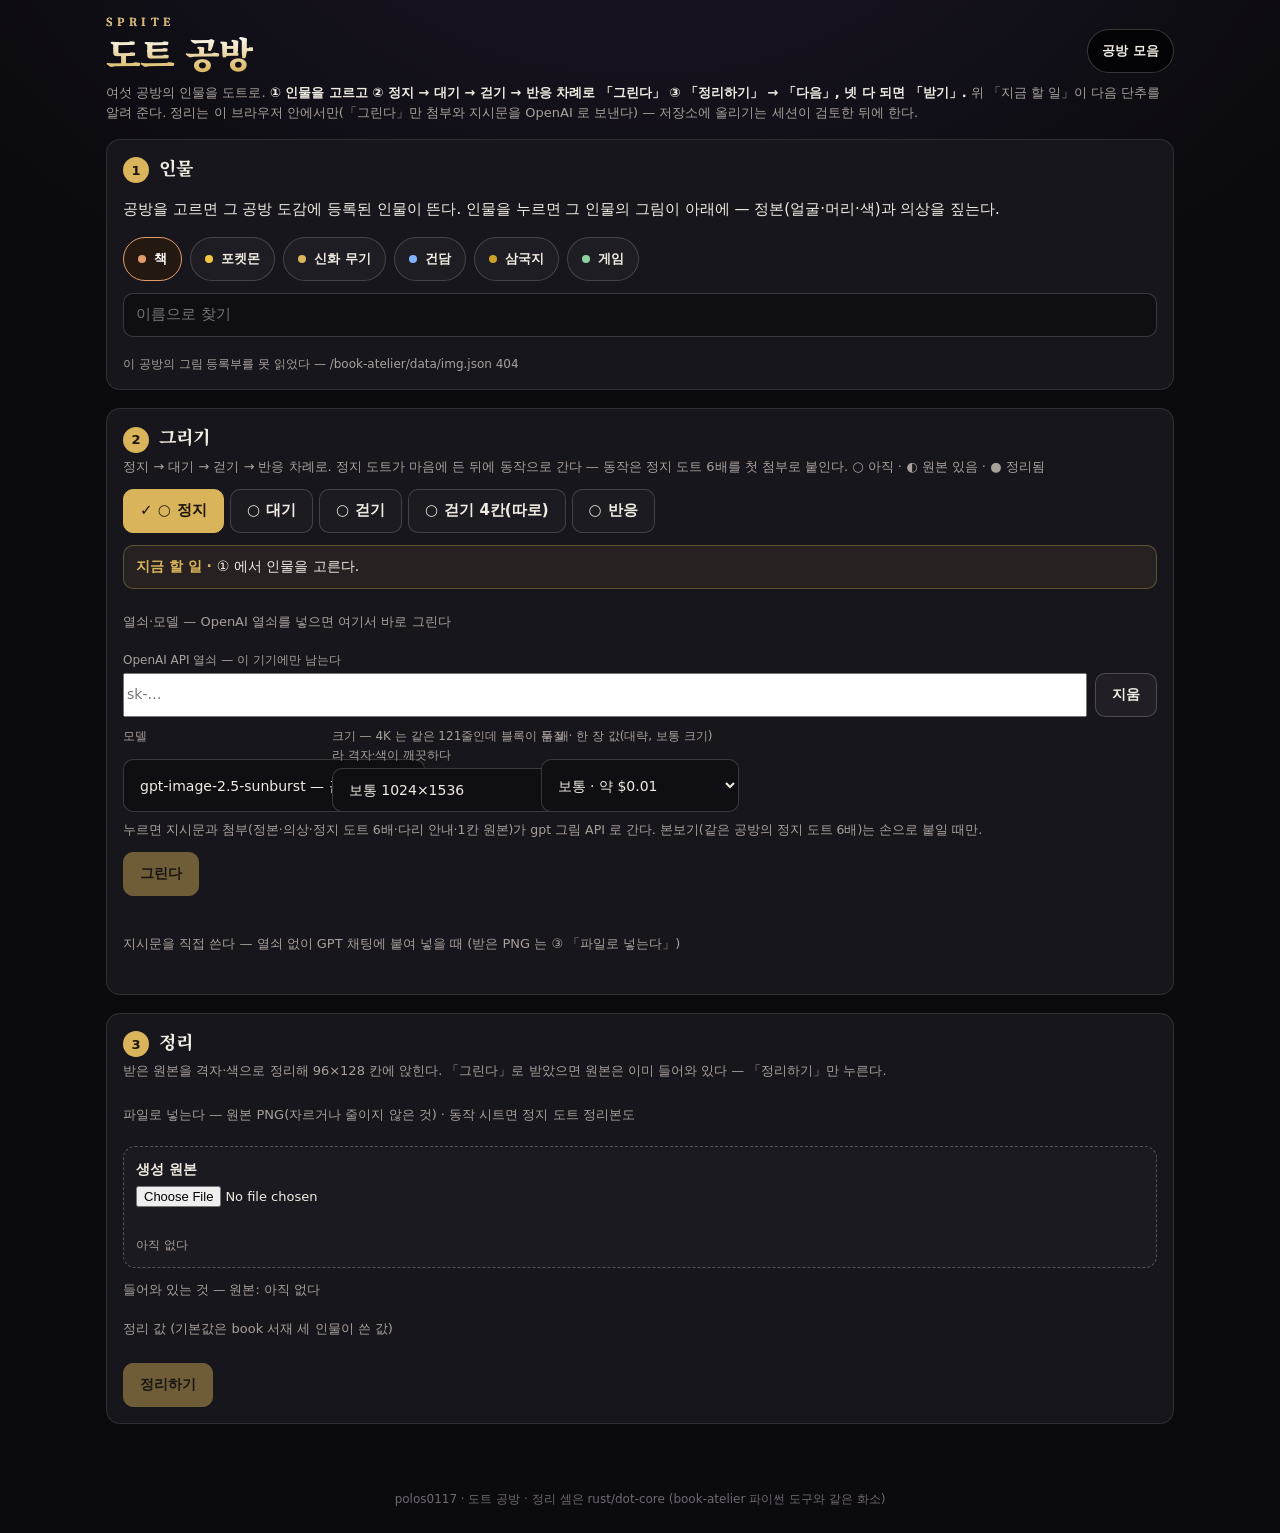
==== commit a81204f6: "도트 공방 — 여섯째 공방 「게임」(game-atelier 그림 목록·설계표 이름·game-atelier-img 로), 재생기 복사본 6곳 검사, README Co-Authored" ====
--- a/dot.html
+++ b/dot.html
@@ -4,7 +4,7 @@
 <meta charset="utf-8">
 <meta name="viewport" content="width=device-width, initial-scale=1, viewport-fit=cover">
 <title>도트 공방</title>
-<meta name="description" content="다섯 공방의 인물을 도트로 — 인물을 고르고, GPT 에 줄 지시문을 받고, 받은 그림을 이 브라우저에서 정리한다.">
+<meta name="description" content="여섯 공방의 인물을 도트로 — 인물을 고르고, GPT 에 줄 지시문을 받고, 받은 그림을 이 브라우저에서 정리한다.">
 <meta name="theme-color" content="#0f0e12">
 <link rel="icon" href="icon-192.png">
 <link rel="manifest" href="app.webmanifest">
@@ -17,7 +17,7 @@
 <link rel="stylesheet" href="https://fonts.googleapis.com/css2?family=Noto+Serif+KR:wght@500;700;900&display=swap">
 <link rel="stylesheet" href="sprite-actor.css?v=2">
 <!--
-  도트 공방 — 다섯 공방(책·포켓몬·신화 무기·건담·삼국지)이 같이 쓰는 도트 인물 만들기. README 「도트 공방」.
+  도트 공방 — 여섯 공방(책·포켓몬·신화 무기·건담·삼국지·게임)이 같이 쓰는 도트 인물 만들기. README 「도트 공방」.
   ① 인물: 공방을 고르면 그 공방의 그림 등록부(/<공방>/data/img.json — 같은 출처라 그대로 읽는다)에서 인물 목록, 고르면 그 인물의 그림들.
      정본·의상 그림을 짚고, 영문 이름·폼·생김새 한 줄을 적는다.
   ② 지시문: 상태(정지·대기·걷기·반응)마다 GPT 이미지 생성에 그대로 줄 요청문과 첨부 차례. 정지 도트 6배·다리 자세 안내 그림을 여기서 받는다.
@@ -25,7 +25,7 @@
      이때만 첨부와 지시문이 OpenAI 로 간다. 마음에 안 들면 「다시」(원본 번호 gen1·gen2… 가 올라간다).
   ③ 정리: 받은 원본 PNG 를 dot/dot.wasm(rust/dot-core — book-atelier 파이썬 도구와 같은 셈, 화소 하나 다르지 않다)으로 정리해
      미리 보고 재생하고, 정리본 PNG · 기록 JSON · sprites.json 칸을 받는다. 정리는 이 브라우저 안에서만 — 올리기는 세션이 한다.
-     무대: 이번에 정리한(또는 넣은) 상태들을 모아 공용 재생기(sprite-actor.js — 다섯 공방이 같은 파일)로 공방에서처럼 세운다. 인물 칸 전체도 받는다.
+     무대: 이번에 정리한(또는 넣은) 상태들을 모아 공용 재생기(sprite-actor.js — 여섯 공방이 같은 파일)로 공방에서처럼 세운다. 인물 칸 전체도 받는다.
   고른 값은 이 기기에만 남는다(atelier_dot_v1). 주소 ?a=book&c=alice&s=walk 로 바로 연다.
 -->
 <style>
@@ -203,7 +203,7 @@
   <a class="home" href="./">공방 모음</a>
 </header>
 <main class="wrap">
-  <p class="lede">다섯 공방의 인물을 도트로. <b>① 인물을 고르고 ② 정지 → 대기 → 걷기 → 반응 차례로 「그린다」 ③ 「정리하기」 → 「다음」, 넷 다 되면 「받기」.</b>
+  <p class="lede">여섯 공방의 인물을 도트로. <b>① 인물을 고르고 ② 정지 → 대기 → 걷기 → 반응 차례로 「그린다」 ③ 「정리하기」 → 「다음」, 넷 다 되면 「받기」.</b>
     위 「지금 할 일」이 다음 단추를 알려 준다. 정리는 이 브라우저 안에서만(「그린다」만 첨부와 지시문을 OpenAI 로 보낸다) — 저장소에 올리기는 세션이 검토한 뒤에 한다.</p>
 
   <section class="step" id="s1" aria-labelledby="s1h">
@@ -336,12 +336,12 @@
 <footer>polos0117 · 도트 공방 · 정리 셈은 rust/dot-core (book-atelier 파이썬 도구와 같은 화소)</footer>
 
 <script src="dot/dot.js?v=9"></script>
-<script src="sprite-actor.js?v=4"></script>
+<script src="sprite-actor.js?v=5"></script>
 <script>
 (function () {
   'use strict';
   var D = window.AtelierDot, $ = function (id) { return document.getElementById(id); };
-  var COLORS = { gundam: '#7fb3ff', book: '#e39b6b', samguk: '#c9a227', pkm: '#f4c542', myth: '#d9b45a' };
+  var COLORS = { gundam: '#7fb3ff', book: '#e39b6b', samguk: '#c9a227', pkm: '#f4c542', myth: '#d9b45a', game: '#8fd19e' };
   var STATE_TAB = { still: '정지', idle: '대기', walk: '걷기', walk4: '걷기 4칸(따로)', react: '반응' };
   var FRAME_NOTE = ['접지(가까운 다리가 앞)', '지나감(가까운 다리로 서고 먼 다리가 앞으로)', '거울 접지(먼 다리가 앞)', '거울 지나감(먼 다리로 서고 가까운 다리가 앞으로)'];
   var KEY = 'atelier_dot_v1';
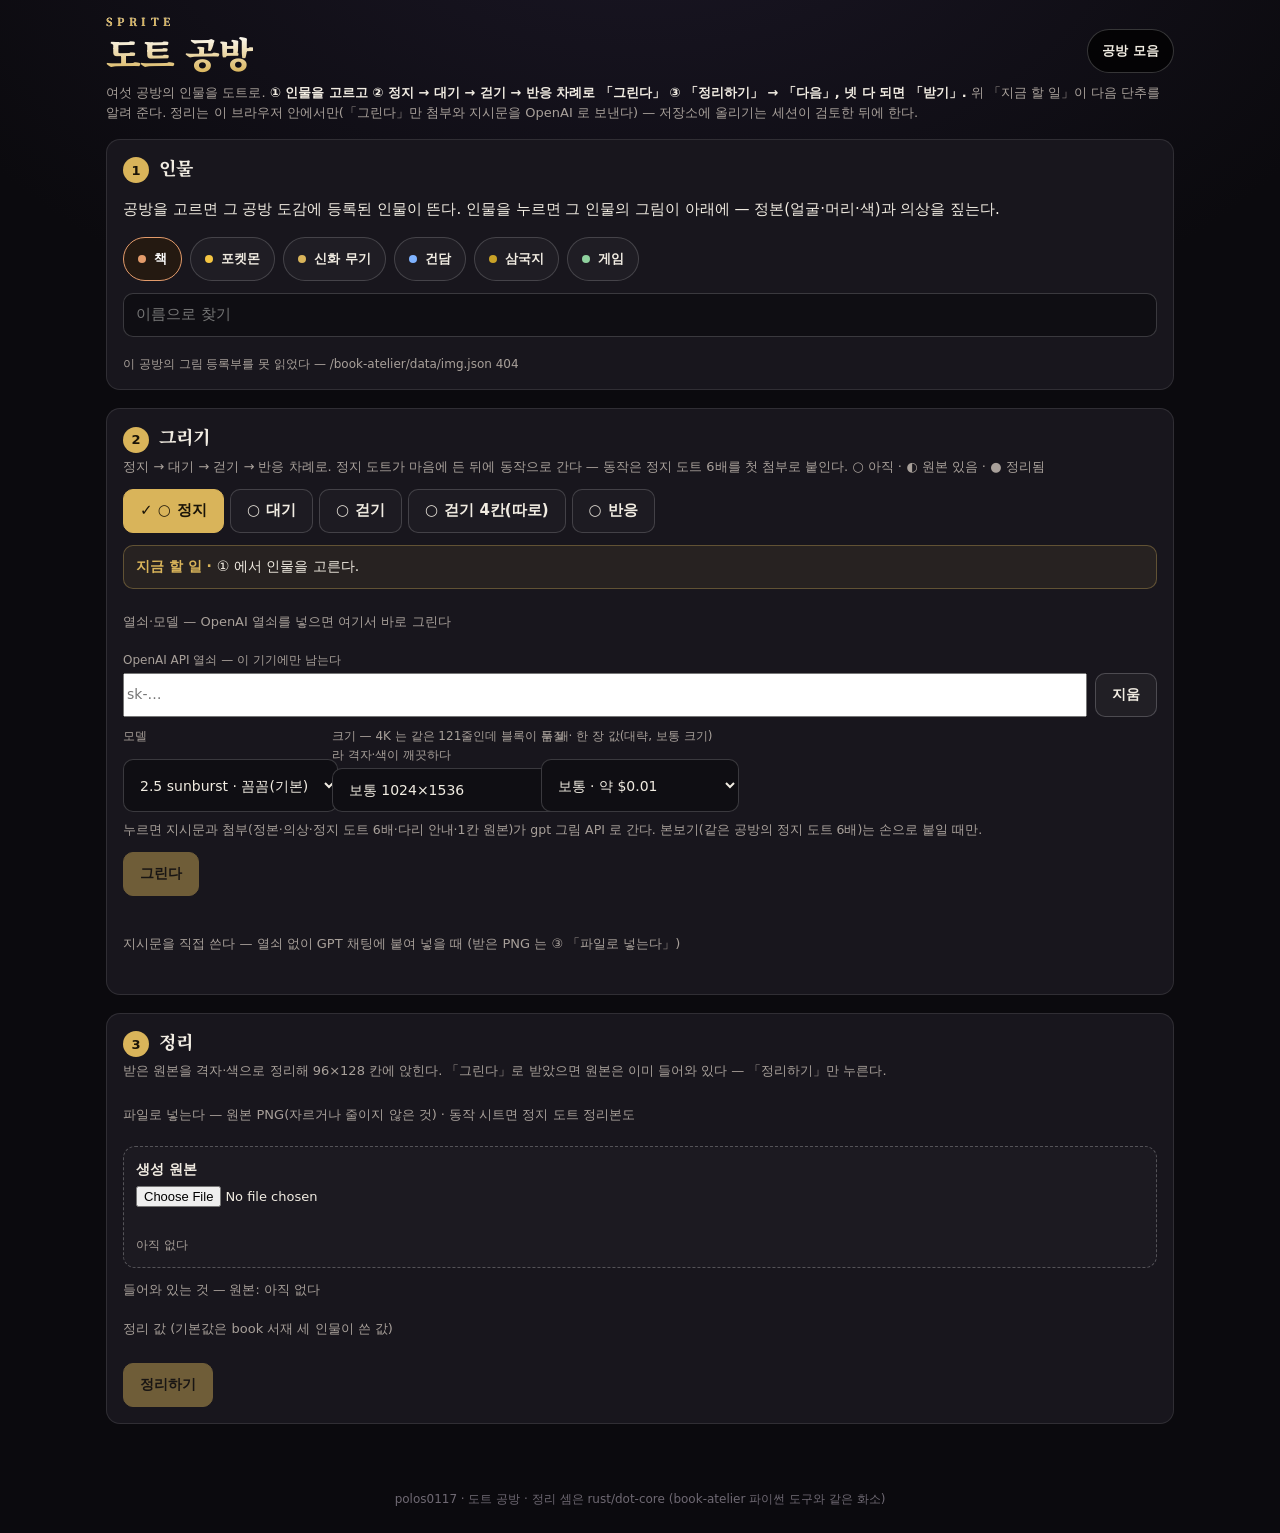
==== commit 25c4aba6: "도트 공방 그리기 모델 — 2.5 · 2.6 고르기 - dot/dot.js: GEN.models 에 gpt-image-2.6-sunburst · gpt-image-2.6-flare" ====
--- a/dot.html
+++ b/dot.html
@@ -21,7 +21,7 @@
   ① 인물: 공방을 고르면 그 공방의 그림 등록부(/<공방>/data/img.json — 같은 출처라 그대로 읽는다)에서 인물 목록, 고르면 그 인물의 그림들.
      정본·의상 그림을 짚고, 영문 이름·폼·생김새 한 줄을 적는다.
   ② 지시문: 상태(정지·대기·걷기·반응)마다 GPT 이미지 생성에 그대로 줄 요청문과 첨부 차례. 정지 도트 6배·다리 자세 안내 그림을 여기서 받는다.
-     「그린다」: OpenAI API 열쇠(이 기기의 localStorage 에만)를 넣으면 지시문과 첨부를 gpt 그림 API(dot.js 의 generate — 모델은 gpt-image-2.5 sunburst/flare)에 보내 원본을 받아 ③ 에 바로 넣는다 —
+     「그린다」: OpenAI API 열쇠(이 기기의 localStorage 에만)를 넣으면 지시문과 첨부를 gpt 그림 API(dot.js 의 generate — 모델은 gpt-image-2.5 · 2.6 의 sunburst/flare, 기본 2.5 sunburst)에 보내 원본을 받아 ③ 에 바로 넣는다 —
      이때만 첨부와 지시문이 OpenAI 로 간다. 마음에 안 들면 「다시」(원본 번호 gen1·gen2… 가 올라간다).
   ③ 정리: 받은 원본 PNG 를 dot/dot.wasm(rust/dot-core — book-atelier 파이썬 도구와 같은 셈, 화소 하나 다르지 않다)으로 정리해
      미리 보고 재생하고, 정리본 PNG · 기록 JSON · sprites.json 칸을 받는다. 정리는 이 브라우저 안에서만 — 올리기는 세션이 한다.
@@ -249,8 +249,7 @@
       <details class="opt" id="setup"><summary id="setupSum">열쇠·모델</summary>
         <div class="fields" style="margin-top:6px">
           <label class="wide">OpenAI API 열쇠 — 이 기기에만 남는다<span class="keyrow"><input type="password" id="key" placeholder="sk-…" autocomplete="off" spellcheck="false"><button class="btn" type="button" id="keyClear">지움</button></span></label>
-          <label>모델<select id="model">
-            <option value="gpt-image-2.5-sunburst" selected>gpt-image-2.5-sunburst — 꼼꼼(기본)</option><option value="gpt-image-2.5-flare">gpt-image-2.5-flare — 빠름</option></select></label>
+          <label>모델<select id="model"></select></label>
           <label>크기 — 4K 는 같은 121줄인데 블록이 두 배라 격자·색이 깨끗하다<select id="size">
             <option value="1024x1536" selected>보통 1024×1536</option><option value="2160x3840">4K 2160×3840 — 값 네 배쯤</option></select></label>
           <label>품질 · 한 장 값(대략, 보통 크기)<select id="quality">
@@ -335,7 +334,7 @@
 </main>
 <footer>polos0117 · 도트 공방 · 정리 셈은 rust/dot-core (book-atelier 파이썬 도구와 같은 화소)</footer>
 
-<script src="dot/dot.js?v=9"></script>
+<script src="dot/dot.js?v=10"></script>
 <script src="sprite-actor.js?v=5"></script>
 <script>
 (function () {
@@ -599,6 +598,8 @@
   $('key').value = keyOf();
   $('key').addEventListener('input', function () { try { if ($('key').value.trim()) localStorage.setItem(KEY_KEY, $('key').value.trim()); else localStorage.removeItem(KEY_KEY); } catch (e) { /* 저장이 막혀도 이번 화면에선 쓴다 */ } drawReady(); });
   $('keyClear').onclick = function () { $('key').value = ''; try { localStorage.removeItem(KEY_KEY); } catch (e) { /* 위와 같다 */ } $('setup').open = true; drawReady(); status($('genStatus'), '열쇠를 지웠다'); };
+  /* 모델 고르개 — dot.js 의 GEN.models 차례 그대로(2.5 · 2.6, 2026-11-05). 기본은 GEN.model */
+  $('model').innerHTML = Object.keys(D.GEN.models).map(function (m) { return '<option value="' + m + '"' + (m === D.GEN.model ? ' selected' : '') + '>' + D.GEN.models[m] + '</option>'; }).join('');
   try { if (saved.quality && D.GEN.quality[saved.quality]) $('quality').value = saved.quality; if (saved.model && D.GEN.models[saved.model]) $('model').value = saved.model; if (saved.size && D.CANVAS[saved.size]) $('size').value = saved.size; } catch (e) { /* 없으면 기본 */ }
   $('quality').onchange = function () { saved.quality = $('quality').value; save(); todo(); };
   $('model').onchange = function () { saved.model = $('model').value; save(); todo(); };
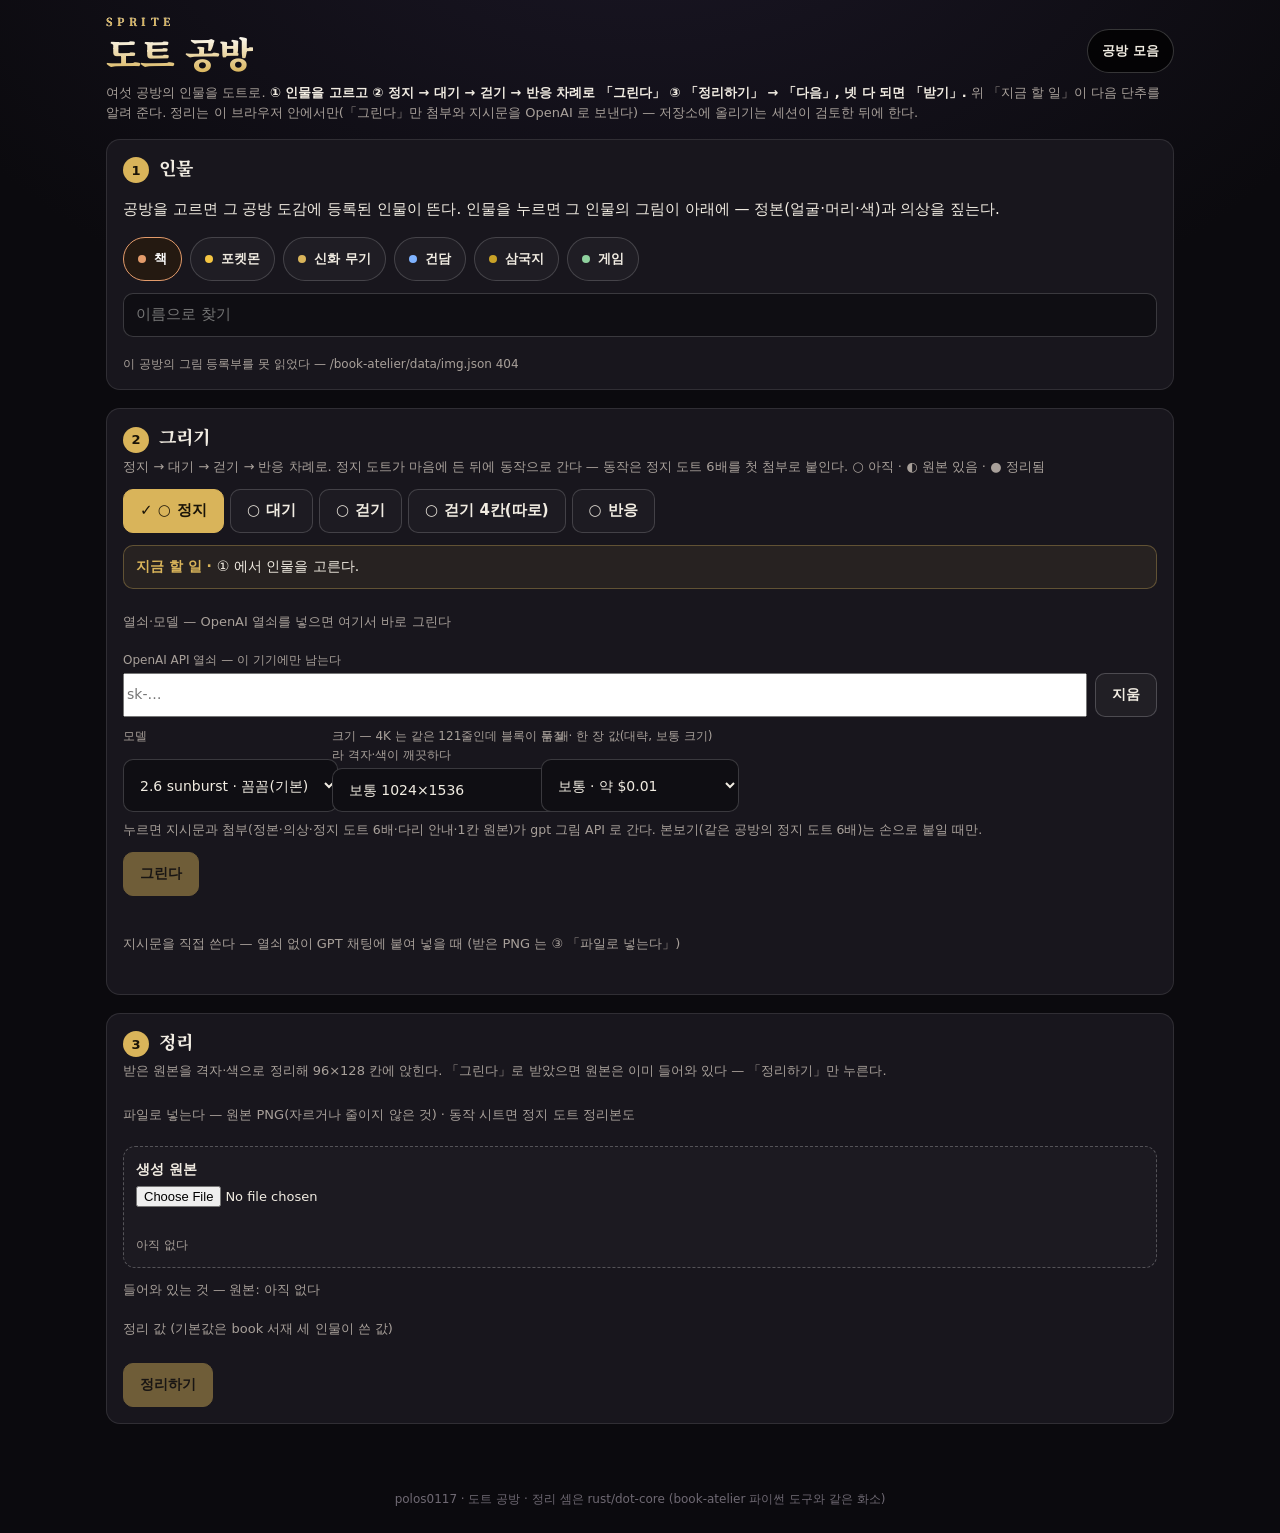
==== commit cb56557b: "도트 공방 그리기 기본 모델을 2.6 sunburst 로 - dot/dot.js: GEN.model gpt-image-2.6-sunburst, 고르개 차례 2.6 → 2.5 - d" ====
--- a/dot.html
+++ b/dot.html
@@ -21,7 +21,7 @@
   ① 인물: 공방을 고르면 그 공방의 그림 등록부(/<공방>/data/img.json — 같은 출처라 그대로 읽는다)에서 인물 목록, 고르면 그 인물의 그림들.
      정본·의상 그림을 짚고, 영문 이름·폼·생김새 한 줄을 적는다.
   ② 지시문: 상태(정지·대기·걷기·반응)마다 GPT 이미지 생성에 그대로 줄 요청문과 첨부 차례. 정지 도트 6배·다리 자세 안내 그림을 여기서 받는다.
-     「그린다」: OpenAI API 열쇠(이 기기의 localStorage 에만)를 넣으면 지시문과 첨부를 gpt 그림 API(dot.js 의 generate — 모델은 gpt-image-2.5 · 2.6 의 sunburst/flare, 기본 2.5 sunburst)에 보내 원본을 받아 ③ 에 바로 넣는다 —
+     「그린다」: OpenAI API 열쇠(이 기기의 localStorage 에만)를 넣으면 지시문과 첨부를 gpt 그림 API(dot.js 의 generate — 모델은 gpt-image-2.6 · 2.5 의 sunburst/flare, 기본 2.6 sunburst)에 보내 원본을 받아 ③ 에 바로 넣는다 —
      이때만 첨부와 지시문이 OpenAI 로 간다. 마음에 안 들면 「다시」(원본 번호 gen1·gen2… 가 올라간다).
   ③ 정리: 받은 원본 PNG 를 dot/dot.wasm(rust/dot-core — book-atelier 파이썬 도구와 같은 셈, 화소 하나 다르지 않다)으로 정리해
      미리 보고 재생하고, 정리본 PNG · 기록 JSON · sprites.json 칸을 받는다. 정리는 이 브라우저 안에서만 — 올리기는 세션이 한다.
